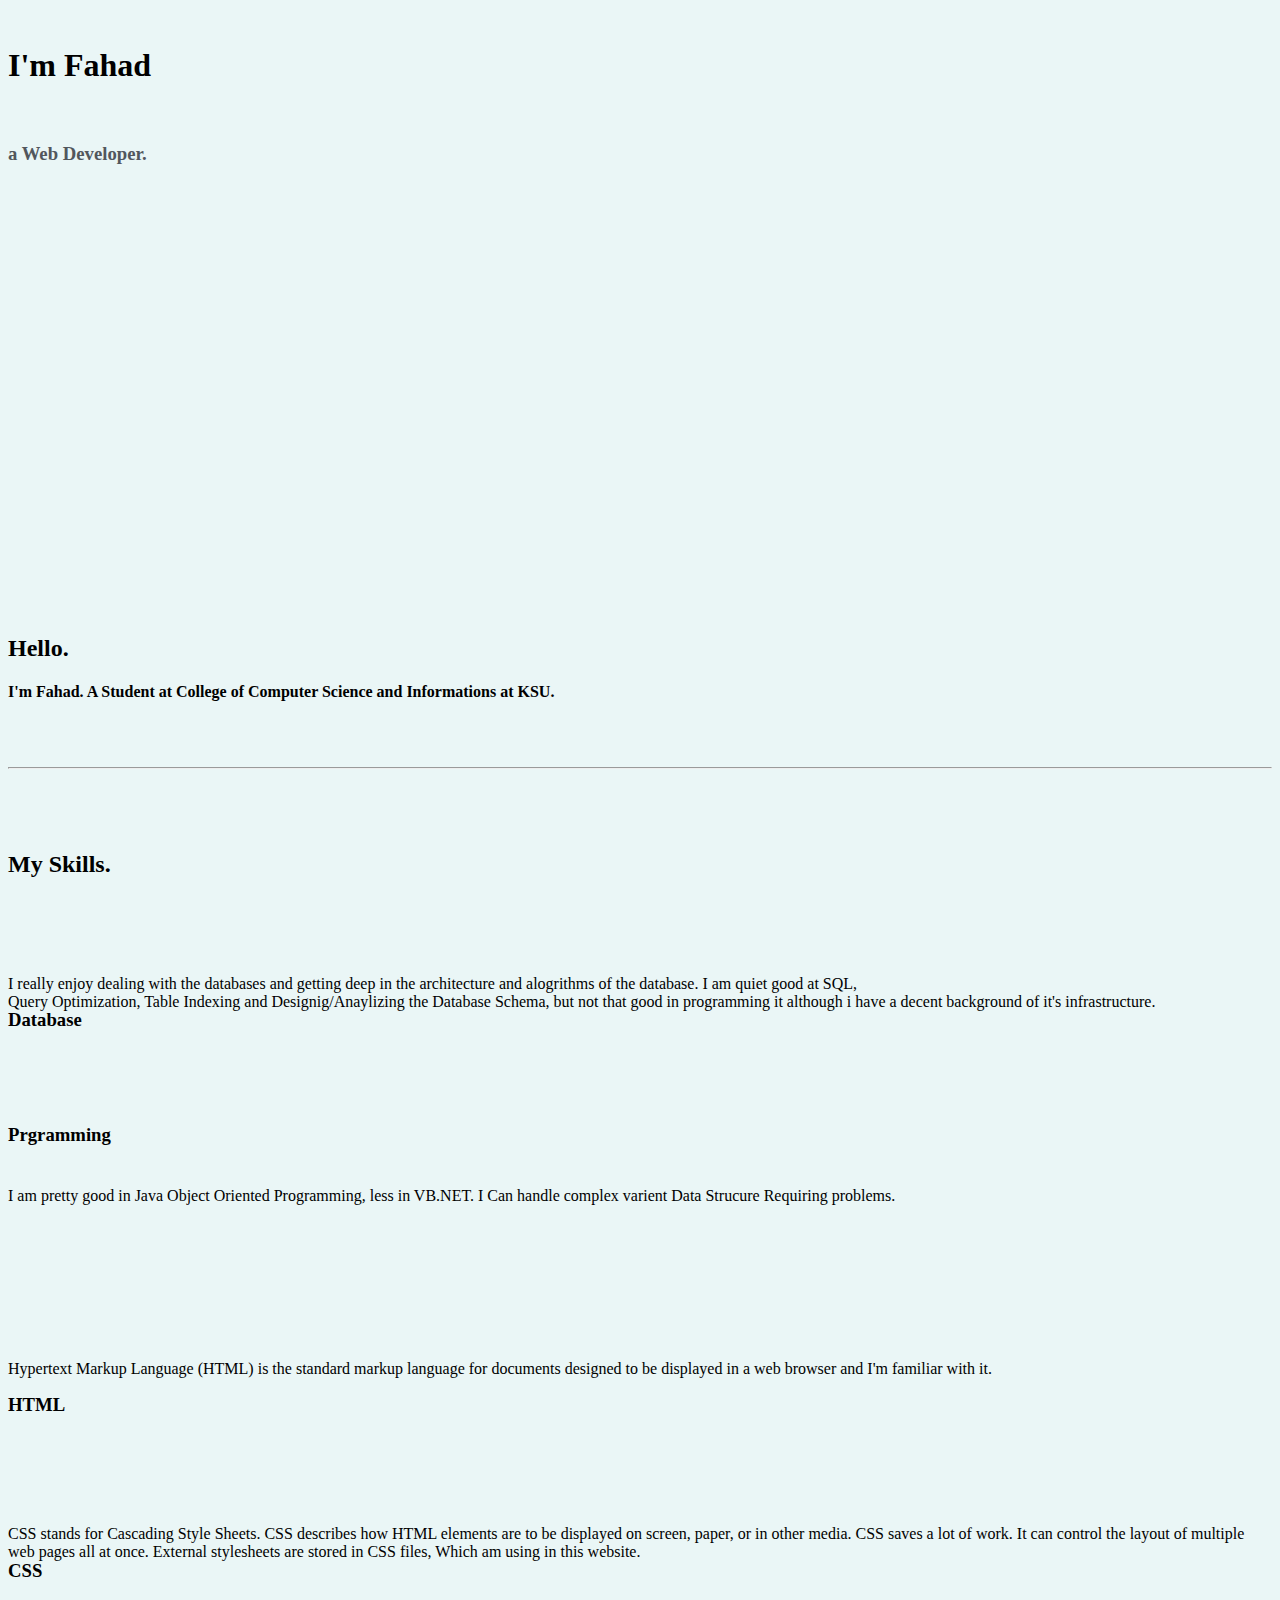
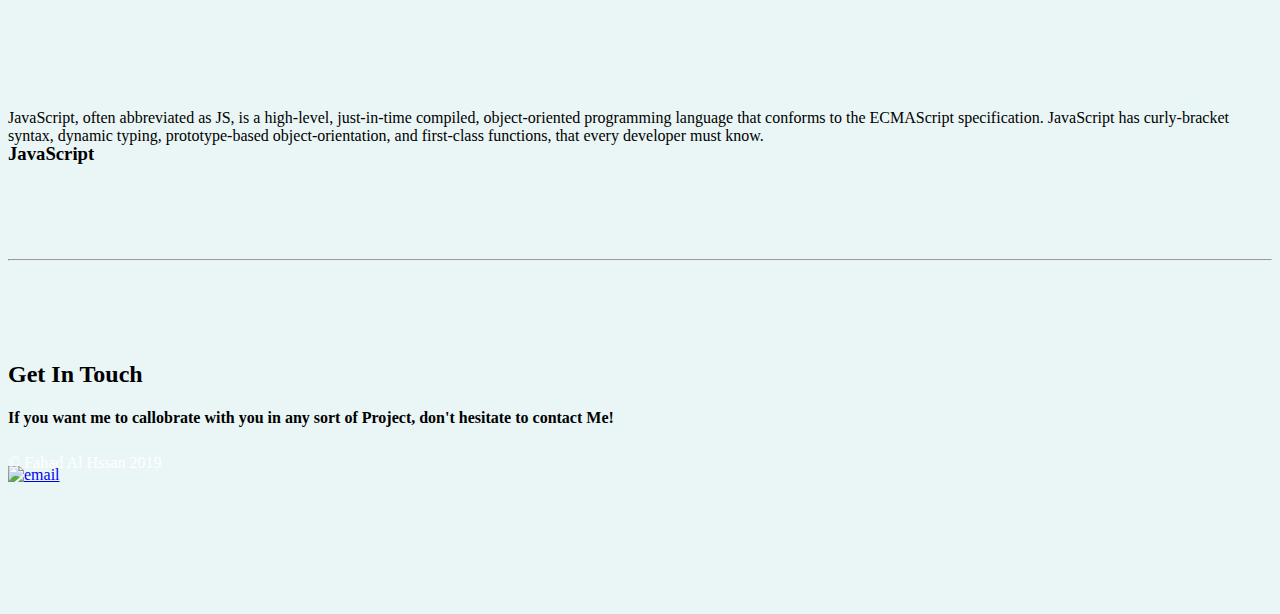
==== index.html @ caaa8439 "Add files via upload" ====
<!DOCTYPE html>
<html lang="en" dir="ltr">
  <head>
    <meta charset="utf-8">
    <title>Fahad Al Hssan</title>
    <link rel="stylesheet" href="CSS/styles.css">
    <link rel="icon" href="favicon.ico">
    <link href="https://fonts.googleapis.com/css?family=Merriweather|Montserrat|Sacramento&display=swap" rel="stylesheet">

  </head>
  <body style="background-color: #EAF6F6;" >

<div class="div0">
  <img class="cloudtop" src="images/cloud.png" alt="">
  <h1>I'm Fahad</h1>
  <br>
  <h3 style="  color: #52575d;">a Web Developer.</h3>


<img class="cloud" src="images/cloud.png" alt="">  <img class="mountain" src="images/mountain.png" alt="">
<br><br><br> <br><br><br><br><br><br><br><br><br><br><br><br><br>
</div>
<div class="middle-container">

  <div class="profile">
<br><br><br><br><br><br><br>

    <img src="images/me.png" class="me" alt="">

    <h2>Hello. </h2>
    <h4>I'm Fahad. A Student at College of Computer Science and Informations at KSU.</h4>

  </div>
  <br><br> <hr> <br><br><br>
  <div class="skills">
    <h2>My Skills.</h2>
    <div class="skill-row">

      <img class="database" style="background-color: #e08f62;" src="images/database.png" alt="">
      <h3 class="db" style="position: relative;
      top: 75px;">  Database</h3>


      <p class="databasep">  I really enjoy dealing with the databases and getting deep in the architecture and alogrithms of the database. I am quiet good at SQL,<br>
    Query Optimization, Table Indexing and Designig/Anaylizing the Database Schema, but not that good in programming it although i have a decent
    background of it's infrastructure.</p> <br><br><br>
    </div>
    <br><br><br><br>
    <div class="skill-row">
      <img class="code" src="images/code.png" alt="">

      <p class="databasep">  I am pretty good in Java Object Oriented Programming, less in VB.NET.
        I Can handle complex varient Data Strucure Requiring problems.</p>

      <h3 class="db" style="position: relative; bottom: 100px;">  Prgramming</h3>
      <br>
    </div>
    <div class="skill-row">

      <img class="database" style="background-color: #e08f62;" src="https://freeiconshop.com/wp-content/uploads/edd/html-flat-128x128.png" alt="">
      <h3 class="db" style="position: relative;
      top: 75px;">  HTML</h3>


      <p class="databasep">  Hypertext Markup Language (HTML) is the standard markup language for documents designed to be displayed in a web browser
      and I'm familiar with it.</p> <br><br><br>
    </div>

    <div class="skill-row">

      <img class="code" style="background-color: #e08f62;" src="https://freeiconshop.com/wp-content/uploads/edd/css-flat-128x128.png" alt="">
      <h3 class="db" style="position: relative;
      top: 75px;">  CSS</h3>


      <p class="databasep">  CSS stands for Cascading Style Sheets. CSS describes how HTML elements are to be displayed on screen, paper, or in other media. CSS saves a lot of work. It can control the layout of multiple web pages all at once. External stylesheets are stored in CSS files, Which am using in this website.</p> <br><br><br>
    </div>

    <div class="skill-row">

      <img class="database" style="size: 30%;" src="https://freeiconshop.com/wp-content/uploads/edd/js-flat-128x128.png" alt="">
      <h3 class="db" style="position: relative;
      top: 75px;">  JavaScript</h3>


      <p class="databasep">  JavaScript, often abbreviated as JS, is a high-level, just-in-time compiled, object-oriented programming language that conforms to the ECMAScript specification. JavaScript has curly-bracket syntax, dynamic typing, prototype-based object-orientation, and first-class functions, that every developer must know.</p> <br><br><br>
    </div>

  </div>
<br><br>
  <hr>
  <br><br><br><br>
  <div class="contact-me">
    <h2>Get In Touch</h2>

    <h4>If you want me to callobrate with you in any sort of Project, don't hesitate to contact Me!</h4>
    <br>
    <a class="btn" href="mailto:fahadmajedh@gmail.com"><img class="icons" src="https://freeiconshop.com/wp-content/uploads/edd/mail-open-flat-128x128.png" alt="email"></a>

    <br><br><br><br>
  </div>
</div>




<div class="bottom-container">
<p style="position:relative; bottom: 100px; color:white;">
  © Fahad Al Hssan 2019
</p>
  <a class="footer-link" href="https://www.linkedin.com/in/fahad-al-hssan-a817b4169/"><img class="icons" src="images/linkedin.png" alt=""></a>
  <a class="footer-link" href="https://twitter.com/"><img class="icons"  src="images/twitter.png" alt=""></a>
  <a class="footer-link" href="https://www.appbrewery.co/"><img class="icons" src="images/facebook.png" alt=""></a>

</div>




  </body>


</html>
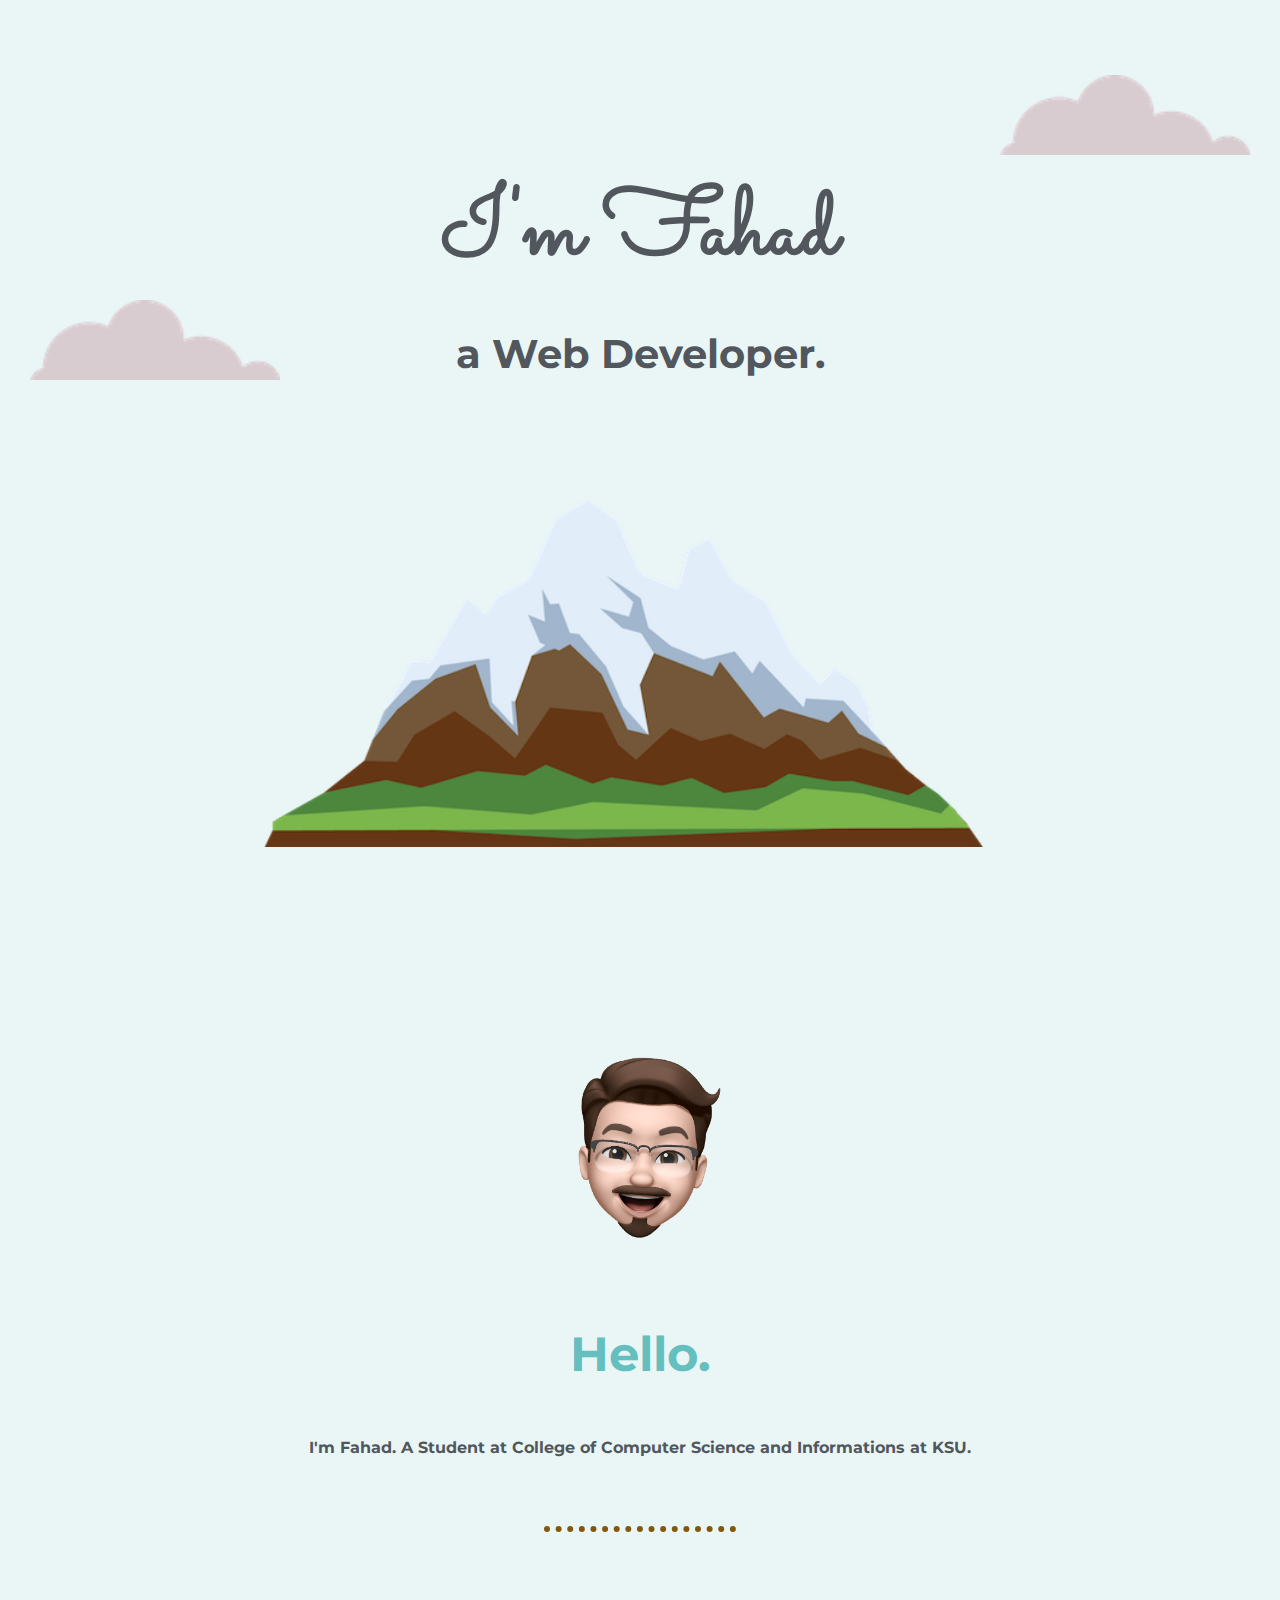
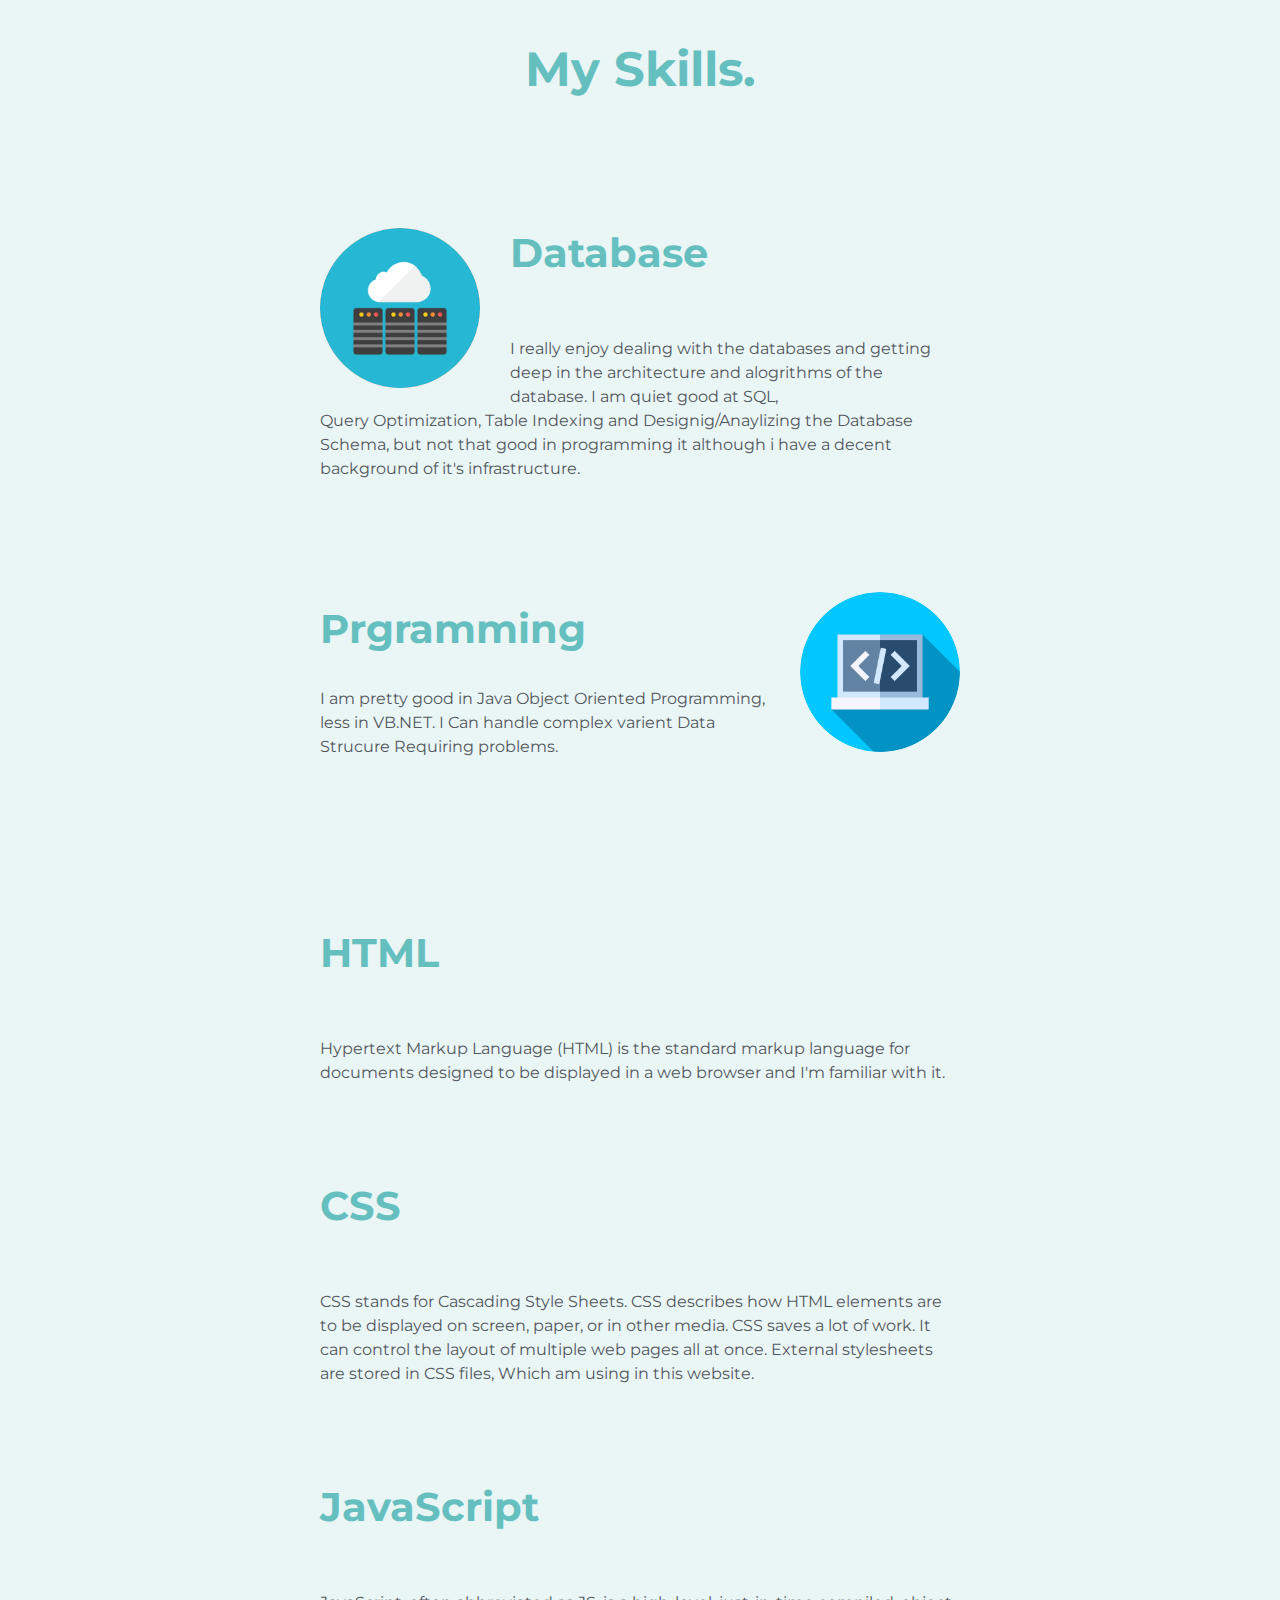
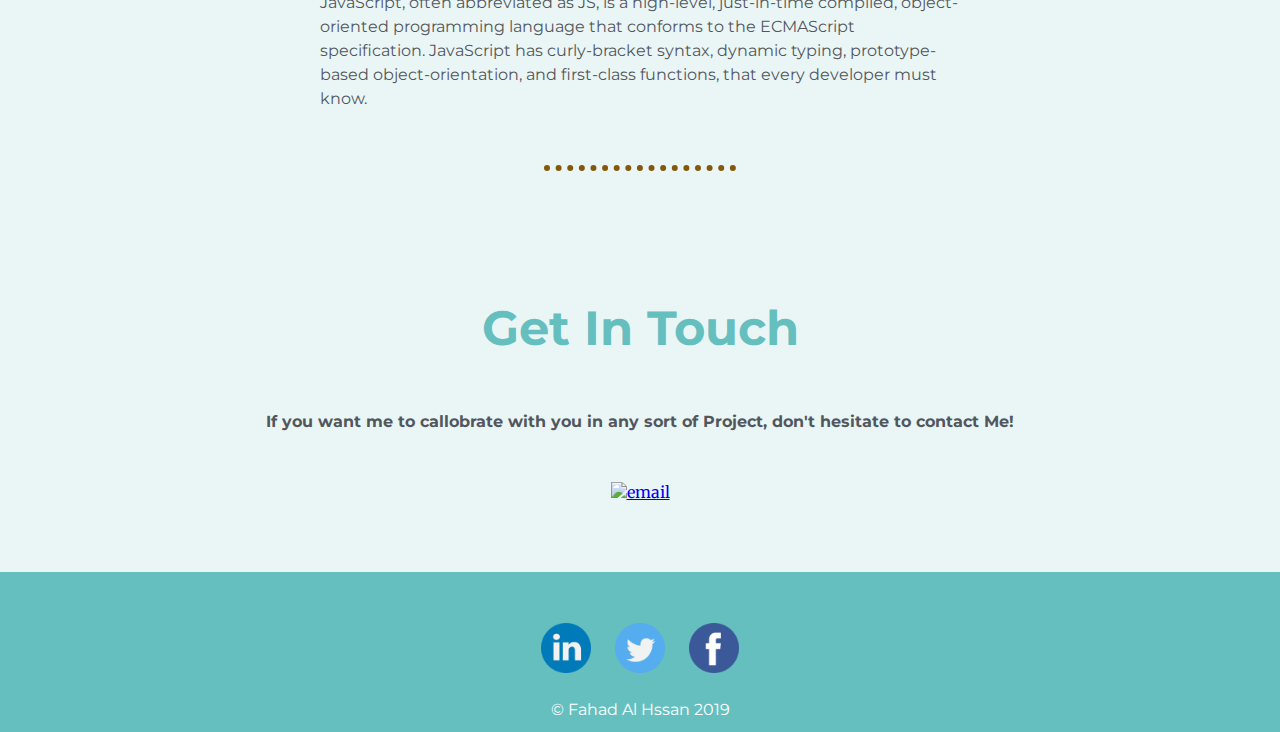
==== commit 798b406b: "Update index.html" ====
--- a/index.html
+++ b/index.html
@@ -18,7 +18,7 @@
 
 
 <img class="cloud" src="images/cloud.png" alt="">  <img class="mountain" src="images/mountain.png" alt="">
-<br><br><br> <br><br><br><br><br><br><br><br><br><br><br><br><br>
+<br><br><br> 
 </div>
 <div class="middle-container">
 
--- a/CSS/styles.css
+++ b/CSS/styles.css
@@ -0,0 +1,173 @@
+.div0 {
+
+
+  text-align: center;
+background-color: #EAF6F6;
+margin: 0;
+
+}
+
+hr {
+  align-self: auto;
+  width: 15%;
+
+  border-style: none;
+  border-width: 6px;
+
+  border-color: #83580b;
+  background-color: #EAF6F6;
+  border-top-style: dotted;
+  text-align: left;
+}
+
+.icons {
+  width: 4%;
+  margin: 10px;
+}
+
+.code {
+
+  border-radius: 50%;
+
+  width: 25%;
+  float: right;
+    margin-left: 30px;
+}
+
+.databasep {
+  position: relative;
+  bottom: 75px;
+  text-align: left;
+  color: #52575d;
+
+
+}
+.prgp {
+
+  text-align: left;
+    color: #52575d;
+}
+.prg {
+position: relative;
+  bottom: 75px;
+  text-align: left;
+font-size: 600%;
+
+
+}
+
+.aljded {
+  position: relative;
+  bottom: 250px;
+}
+
+.database {
+  background-color: #e08f62;
+  border-radius: 50%;
+  position: relative;
+  top: 75px;
+    width: 25%;
+    float: left;
+    margin-right: 30px;
+
+}
+
+.skill-row {
+  width: 50%;
+  margin: 25px auto 25px auto;
+  text-align: left;
+  background-color: #EAF6F6;
+}
+
+.me {
+  width: 250px;
+}
+.mountain {
+  
+
+   padding-right:  35px;
+  width: 720px;
+
+
+}
+
+.cloud {
+  position: absolute;
+
+  right: 1000px;
+  top: 300px;
+  width: 250px;
+  text-align: center;
+}
+.footer-link {
+  position: relative;
+  bottom: 30px;
+}
+
+.cloudtop {
+  position: absolute;
+  left: 1000px;
+  top: 75px;
+  width: 250px;
+  text-align: center;
+}
+
+.bottom-container {
+  background-color: #66BFBF;
+  margin: 0;
+  padding: 15px;
+
+}
+
+.middle-container {
+background-color: #EAF6F6;
+}
+
+h1 {
+position: relative;
+top: 100px;
+  text-align: center;
+  font-family:"Sacramento" ,cursive;
+  font-size: 600%;
+
+  color: #52575d;
+
+
+
+}
+
+h2 {
+  font-family: "Montserrat",sans-serif;
+  font-size: 300%;
+  color: #66BFBF;
+  padding-bottom: 15px;
+}
+h3 {
+  font-family: "Montserrat",sans-serif;
+  font-size: 250%;
+  color: #66BFBF;
+}
+
+p {
+  text-align: center;
+
+  position: relative;
+  top: 95px;
+  line-height: 1.5;
+  font-family: "Montserrat",sans-serif;
+    color: #52575d;
+}
+h4 {
+  font-family: "Montserrat",sans-serif;
+    color: #52575d;
+}
+body {
+  text-align: center;
+  font-family: "Merriweather", serif;
+
+
+  margin:0;
+
+
+
+}
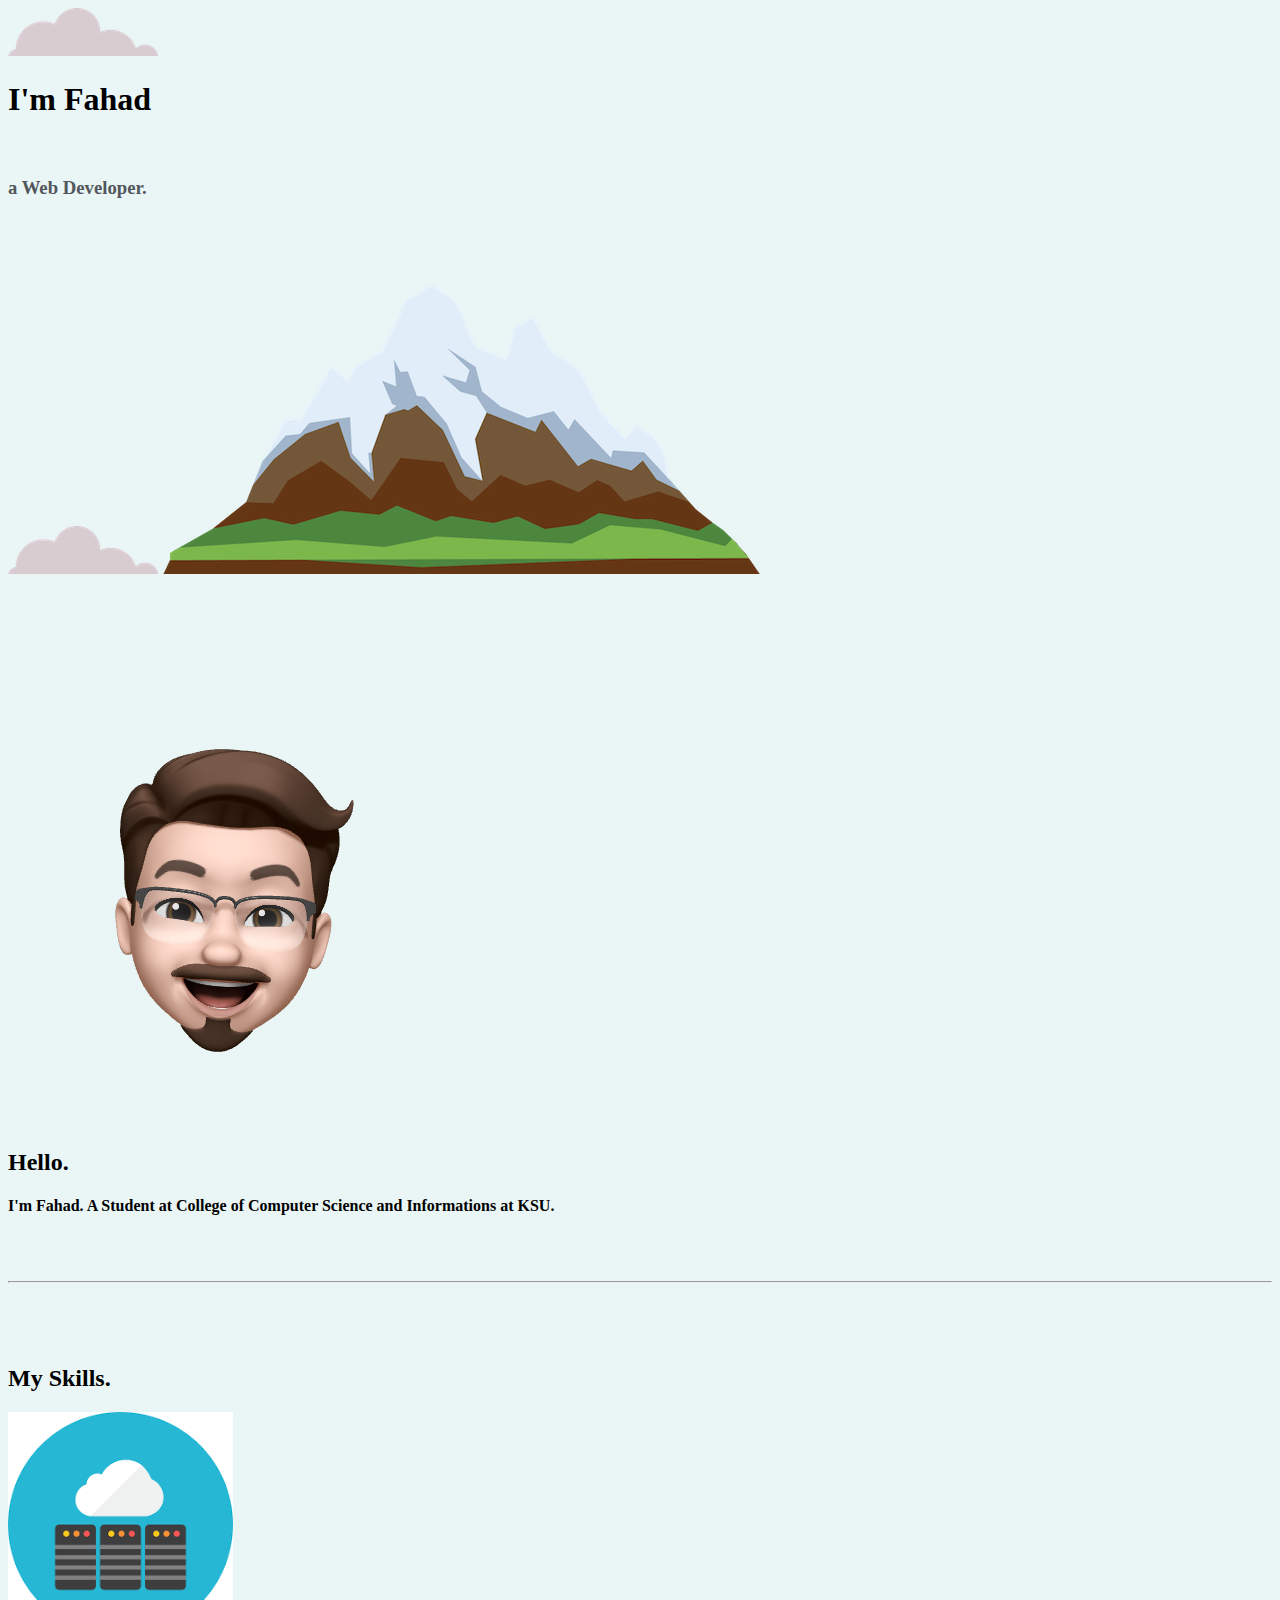
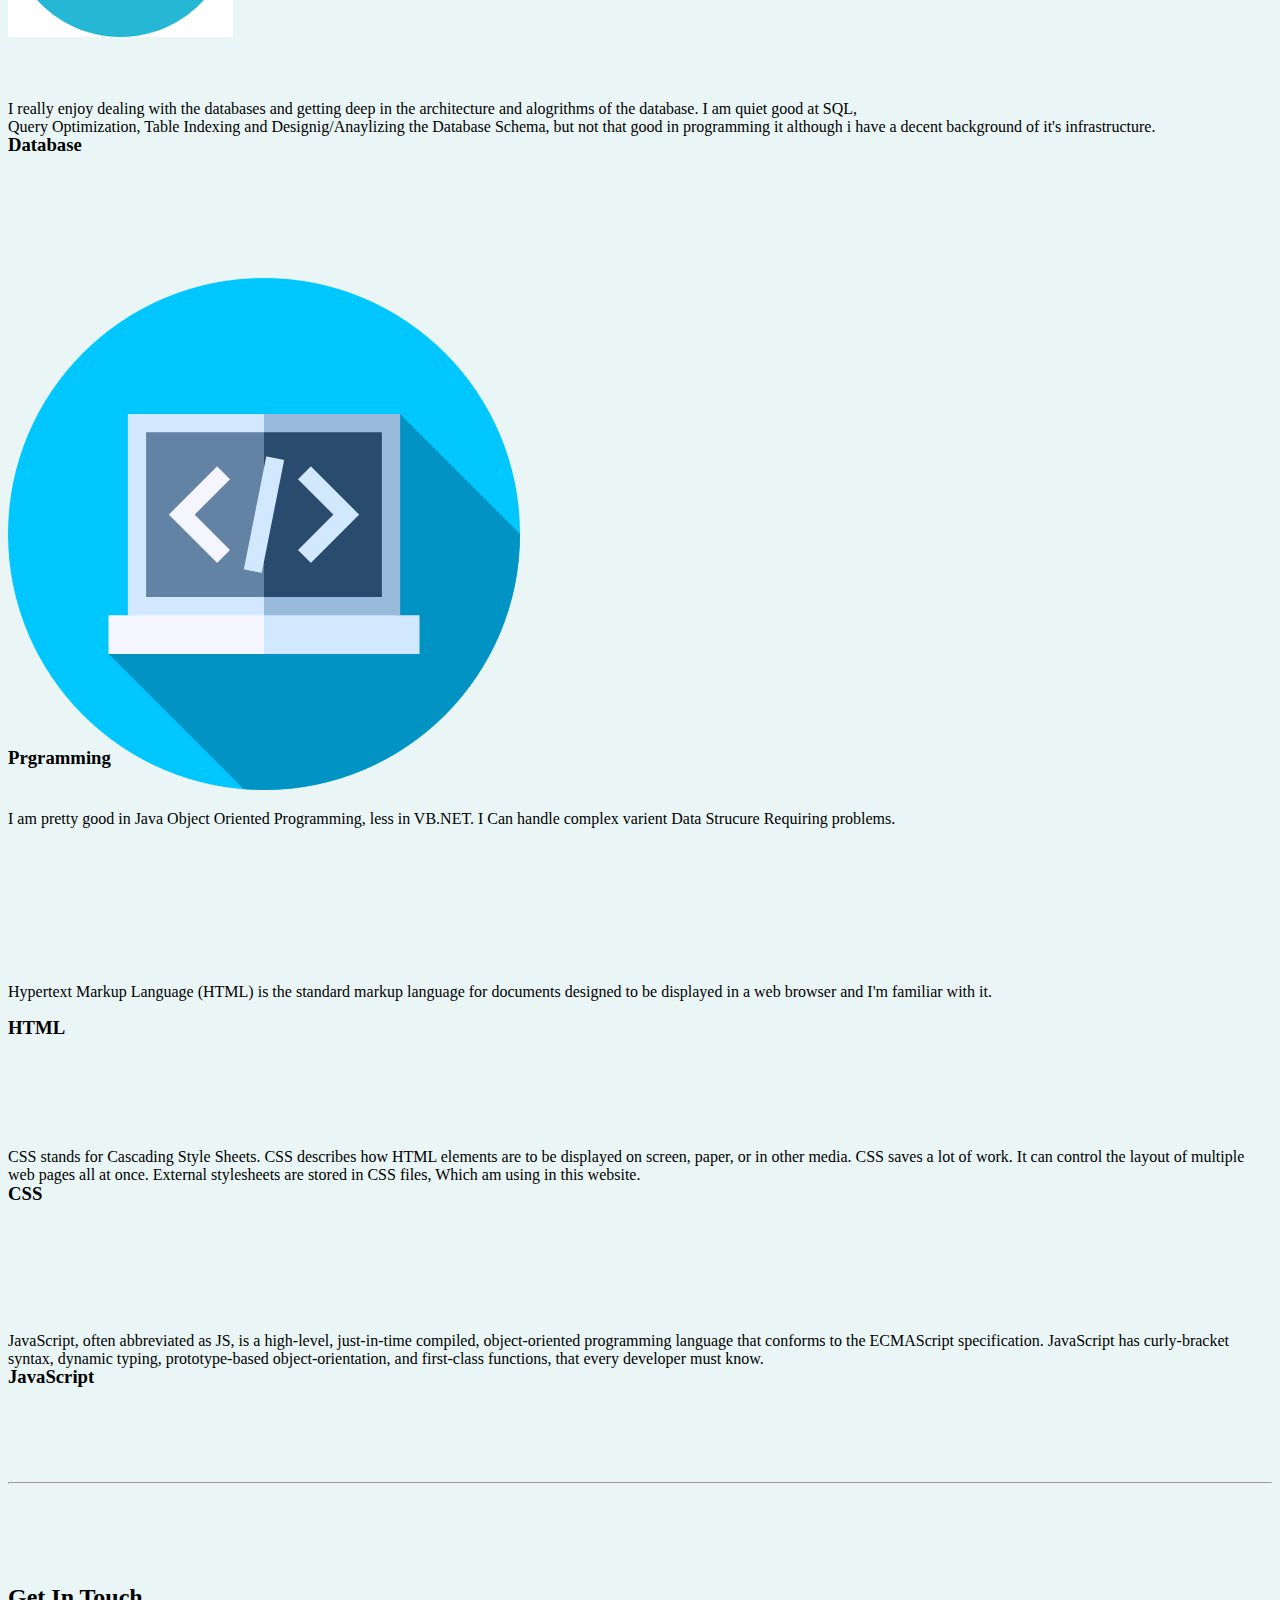
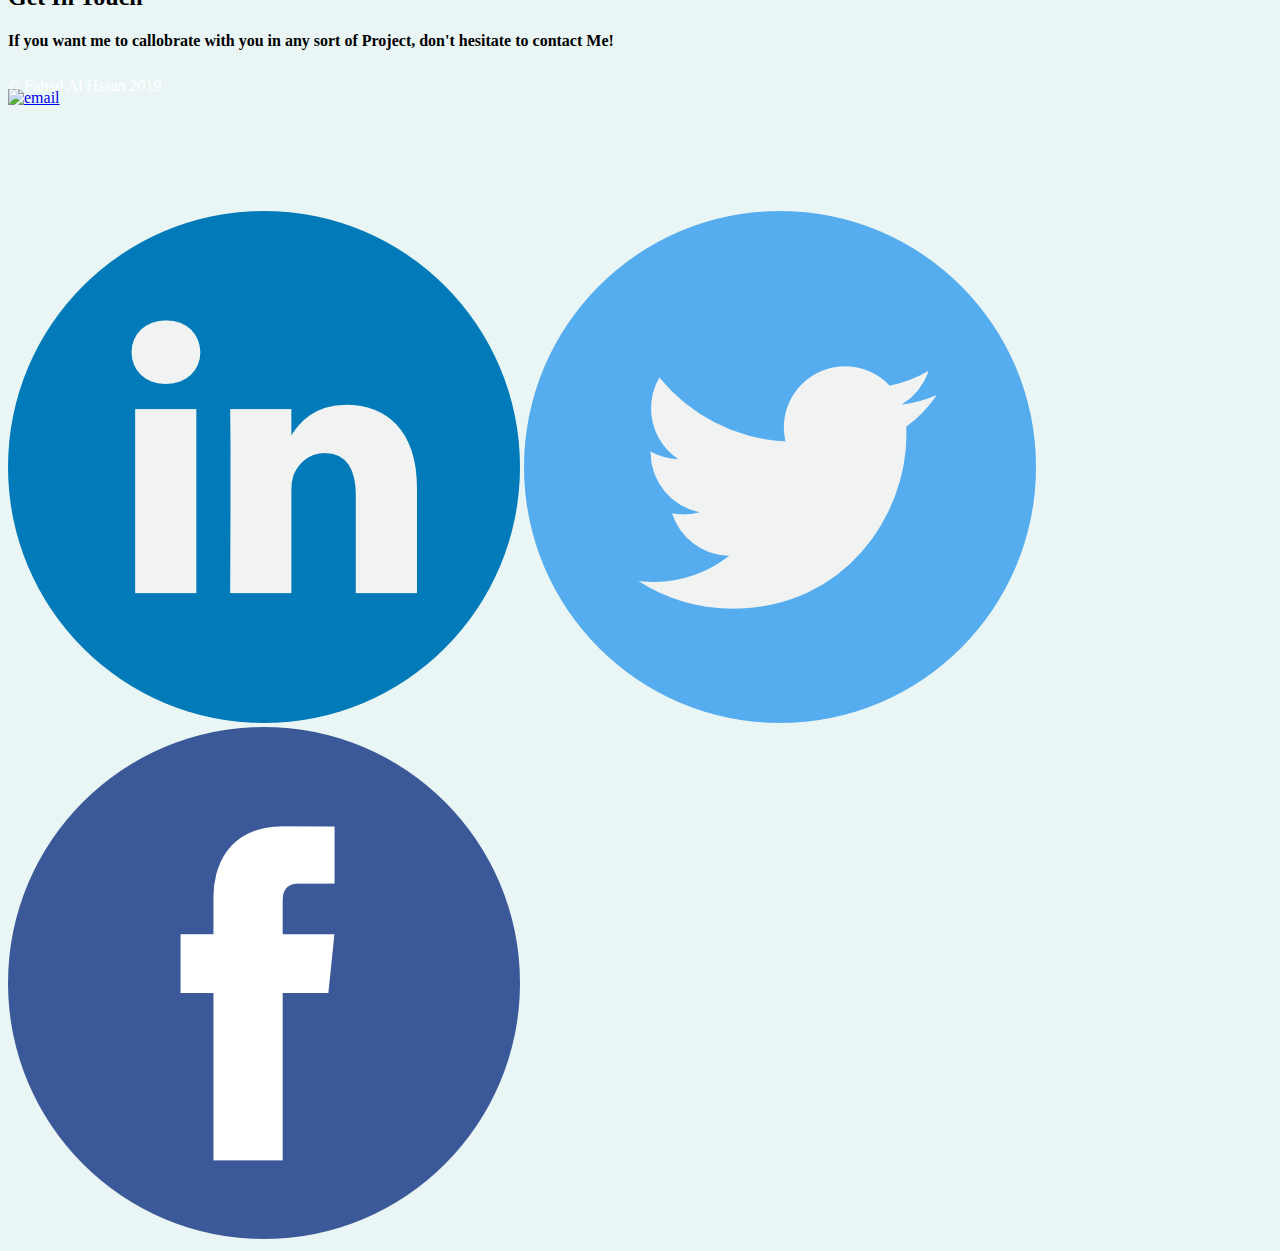
==== commit 1e310de5: "Add files via upload" ====
--- a/index.html
+++ b/index.html
@@ -18,7 +18,6 @@
 
 
 <img class="cloud" src="images/cloud.png" alt="">  <img class="mountain" src="images/mountain.png" alt="">
-<br><br><br> 
 </div>
 <div class="middle-container">
 
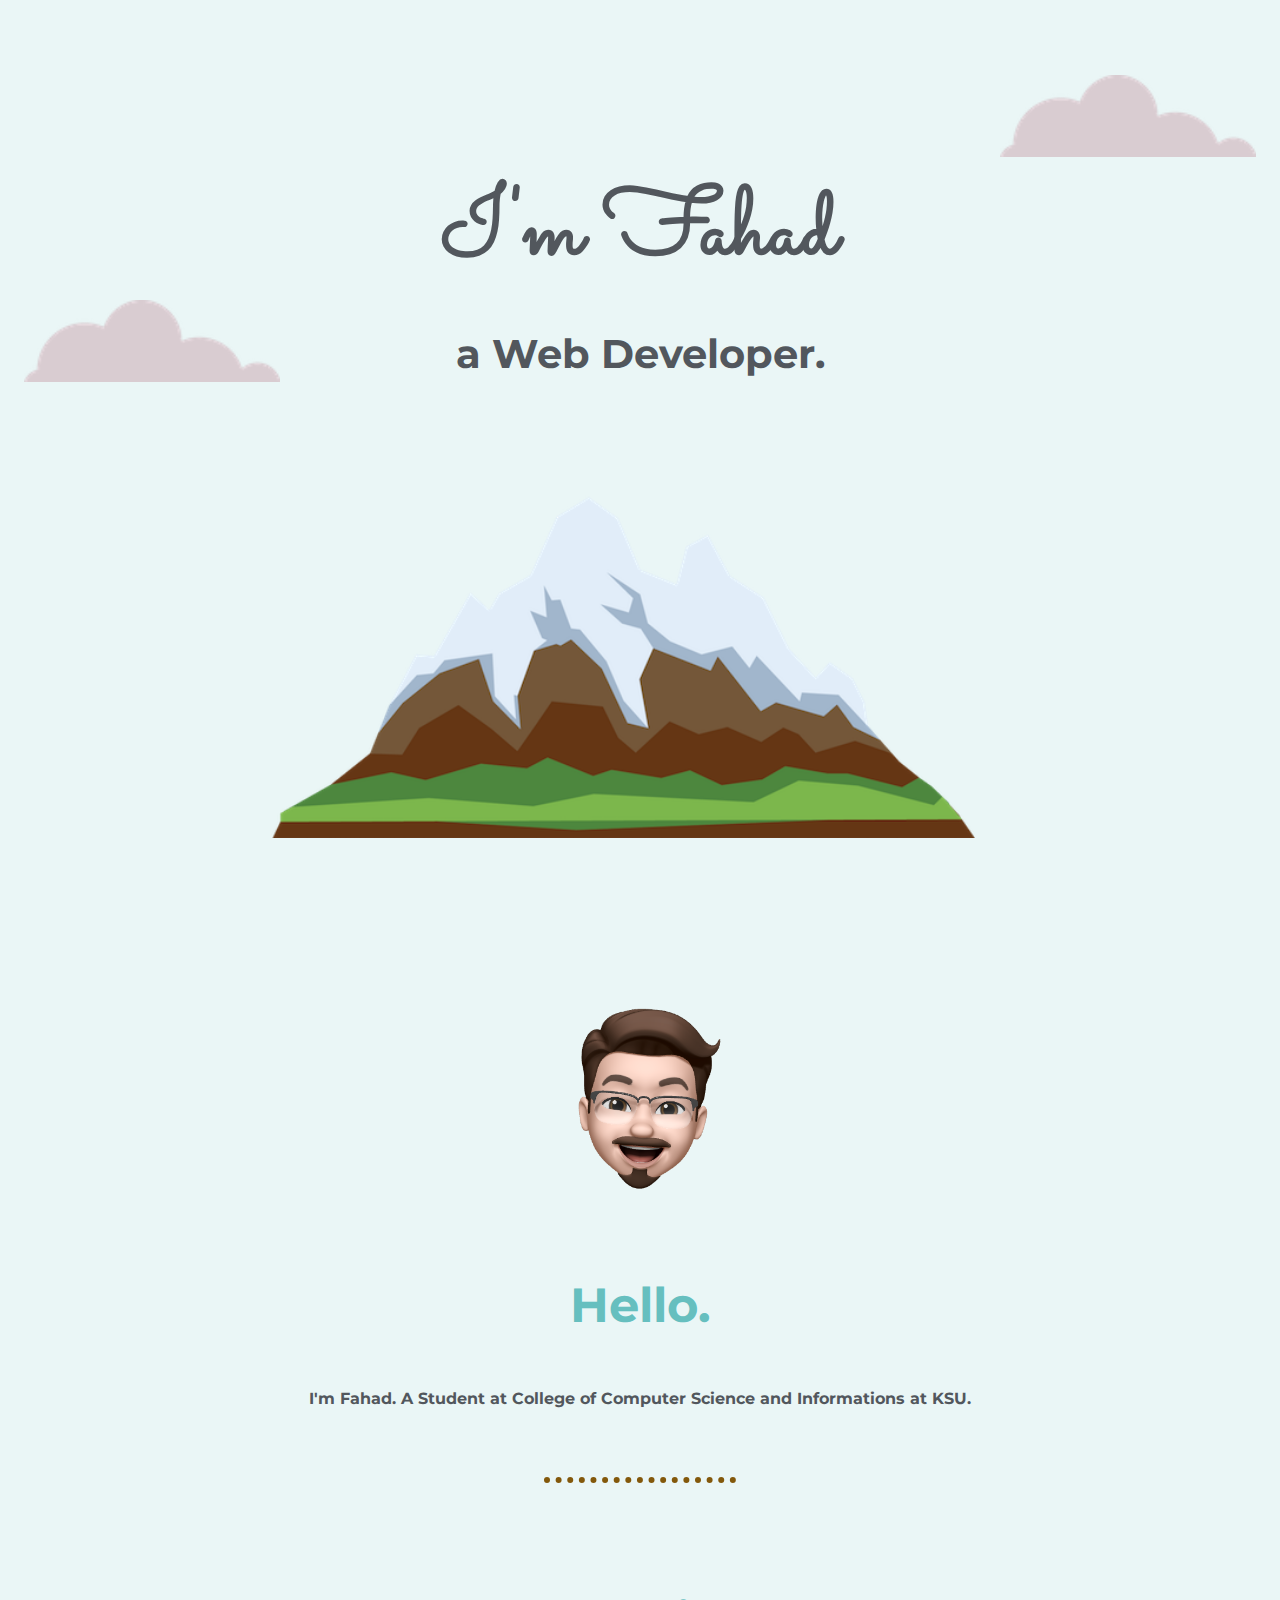
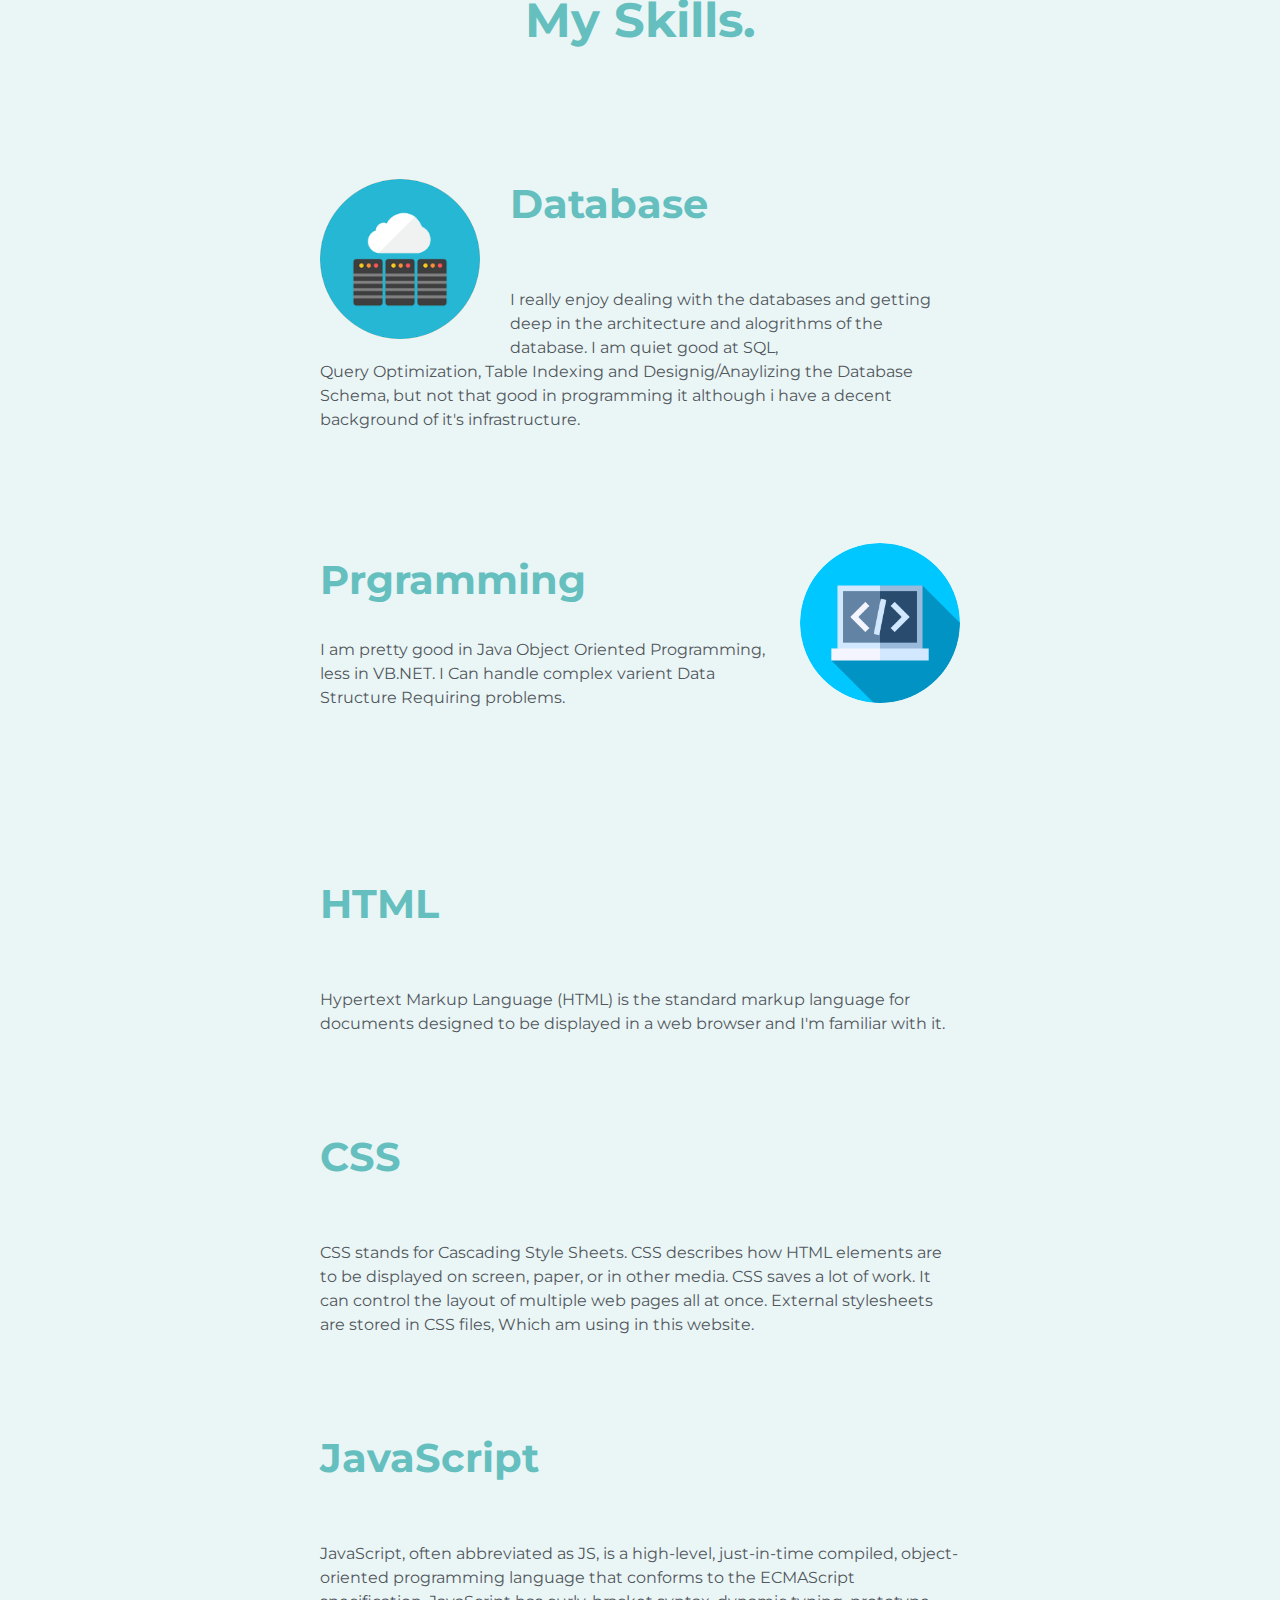
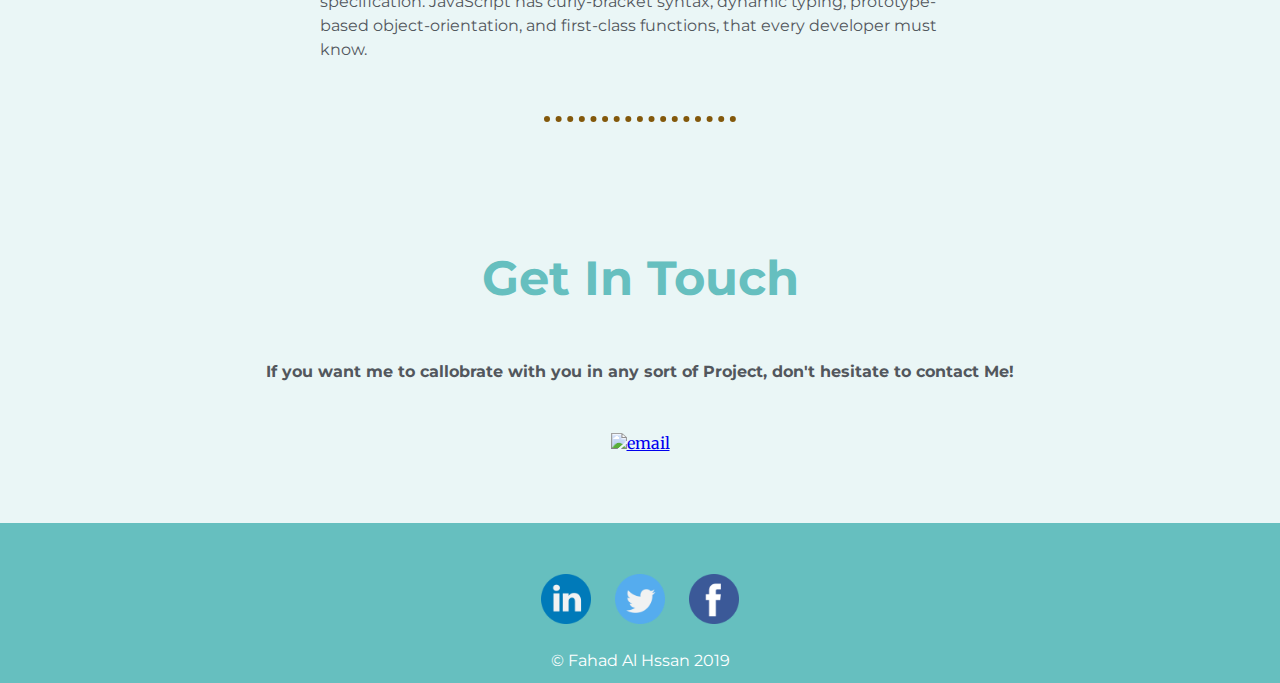
==== commit cd3c3d76: "Update index.html" ====
--- a/index.html
+++ b/index.html
@@ -49,7 +49,7 @@
       <img class="code" src="images/code.png" alt="">
 
       <p class="databasep">  I am pretty good in Java Object Oriented Programming, less in VB.NET.
-        I Can handle complex varient Data Strucure Requiring problems.</p>
+        I Can handle complex varient Data Structure Requiring problems.</p>
 
       <h3 class="db" style="position: relative; bottom: 100px;">  Prgramming</h3>
       <br>
--- a/CSS/styles.css
+++ b/CSS/styles.css
@@ -0,0 +1,174 @@
+.div0 {
+
+
+  text-align: center;
+background-color: #EAF6F6;
+margin: 0;
+
+}
+
+hr {
+  align-self: auto;
+  width: 15%;
+
+  border-style: none;
+  border-width: 6px;
+
+  border-color: #83580b;
+  background-color: #EAF6F6;
+  border-top-style: dotted;
+  text-align: left;
+}
+
+.icons {
+  width: 4%;
+  margin: 10px;
+}
+
+.code {
+
+  border-radius: 50%;
+
+  width: 25%;
+  float: right;
+    margin-left: 30px;
+}
+
+.databasep {
+  position: relative;
+  bottom: 75px;
+  text-align: left;
+  color: #52575d;
+
+
+}
+.prgp {
+
+  text-align: left;
+    color: #52575d;
+}
+.prg {
+position: relative;
+  bottom: 75px;
+  text-align: left;
+font-size: 600%;
+
+
+}
+
+.aljded {
+  position: relative;
+  bottom: 250px;
+}
+
+.database {
+  background-color: #e08f62;
+  border-radius: 50%;
+  position: relative;
+  top: 75px;
+    width: 25%;
+    float: left;
+    margin-right: 30px;
+
+}
+
+.skill-row {
+  width: 50%;
+  margin: 25px auto 25px auto;
+  text-align: left;
+  background-color: #EAF6F6;
+}
+
+.me {
+  width: 250px;
+}
+.mountain {
+
+
+   padding-right:  35px;
+  width: 55%;
+  margin: 0;
+
+
+}
+
+.cloud {
+  position: absolute;
+
+  right: 1000px;
+  top: 300px;
+  width: 20%;
+  text-align: center;
+}
+.footer-link {
+  position: relative;
+  bottom: 30px;
+}
+
+.cloudtop {
+  position: absolute;
+  left: 1000px;
+  top: 75px;
+  width: 20%;
+  text-align: center;
+}
+
+.bottom-container {
+  background-color: #66BFBF;
+  margin: 0;
+  padding: 15px;
+
+}
+
+.middle-container {
+background-color: #EAF6F6;
+}
+
+h1 {
+position: relative;
+top: 100px;
+  text-align: center;
+  font-family:"Sacramento" ,cursive;
+  font-size: 600%;
+
+  color: #52575d;
+
+
+
+}
+
+h2 {
+  font-family: "Montserrat",sans-serif;
+  font-size: 300%;
+  color: #66BFBF;
+  padding-bottom: 15px;
+}
+h3 {
+  font-family: "Montserrat",sans-serif;
+  font-size: 250%;
+  color: #66BFBF;
+}
+
+p {
+  text-align: center;
+
+  position: relative;
+  top: 95px;
+  line-height: 1.5;
+  font-family: "Montserrat",sans-serif;
+    color: #52575d;
+}
+h4 {
+  font-family: "Montserrat",sans-serif;
+    color: #52575d;
+}
+body {
+  text-align: center;
+  font-family: "Merriweather", serif;
+
+
+  margin:0;
+
+
+
+}
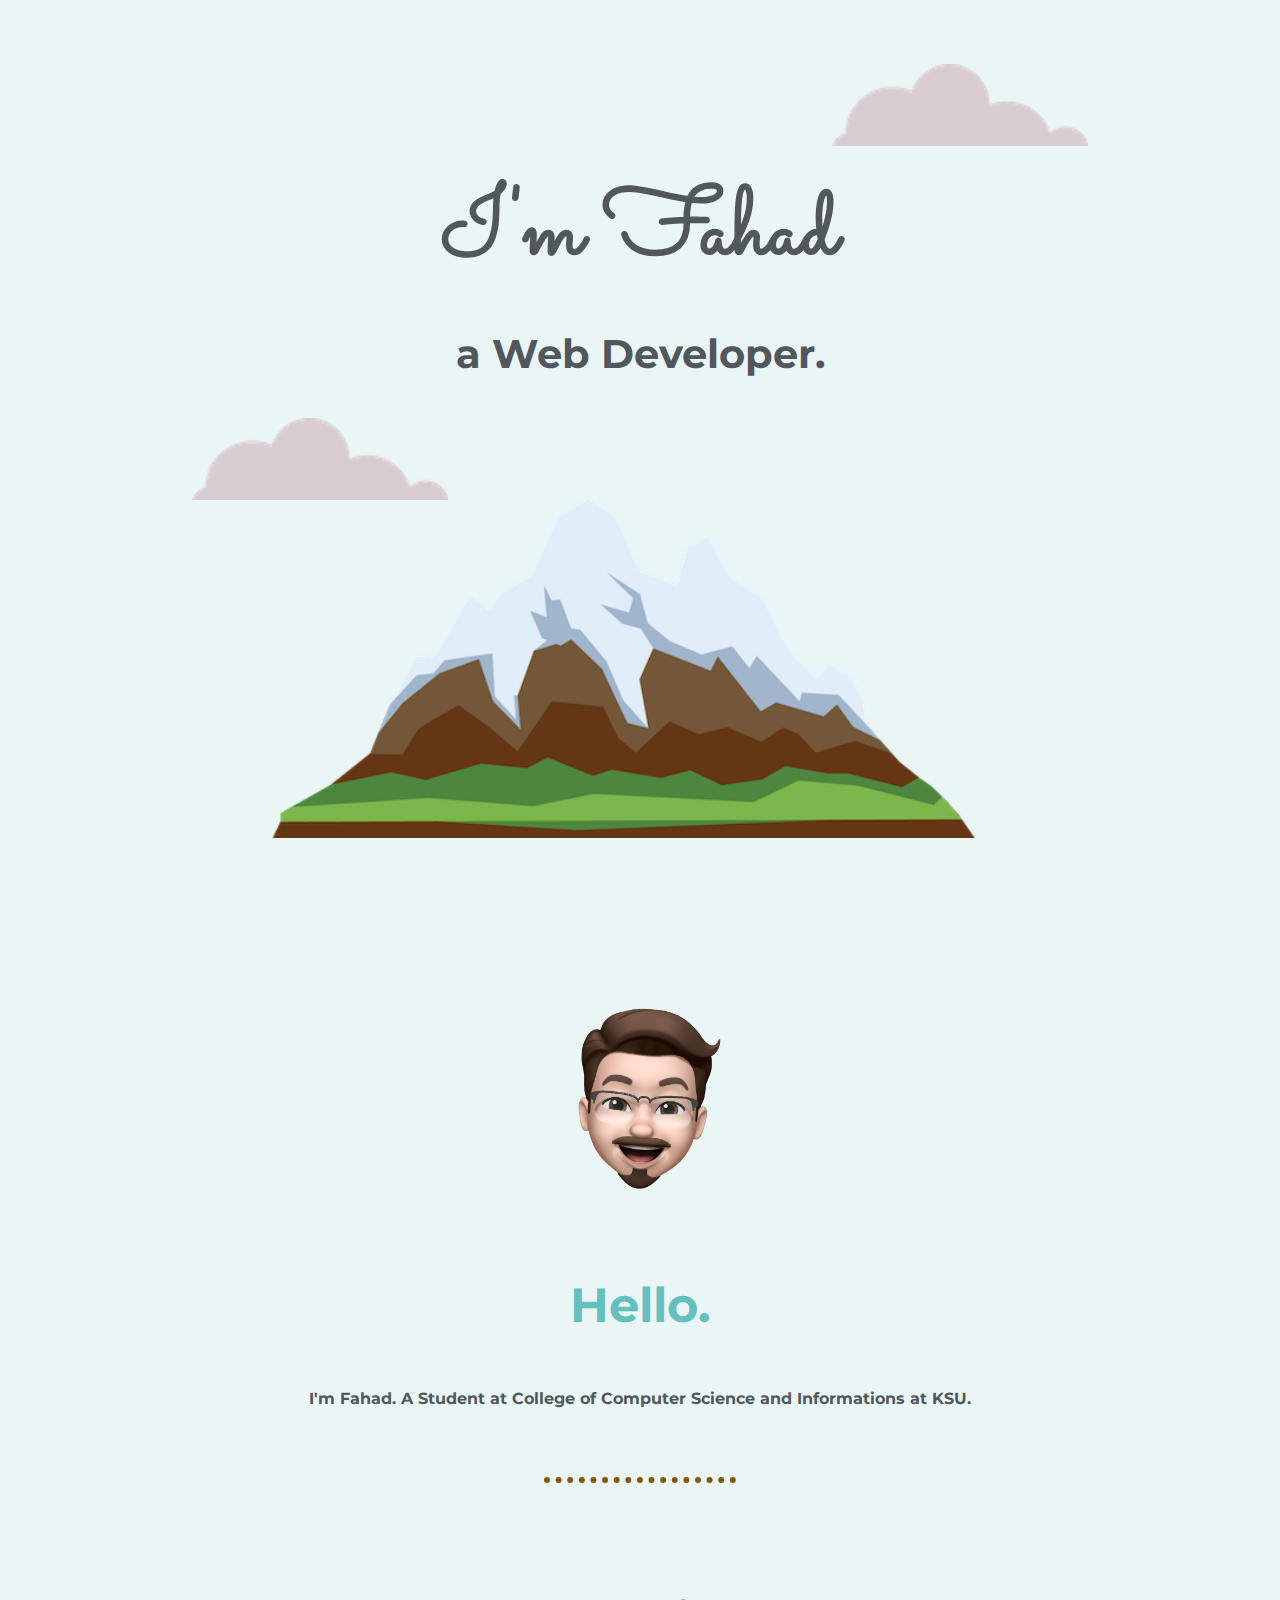
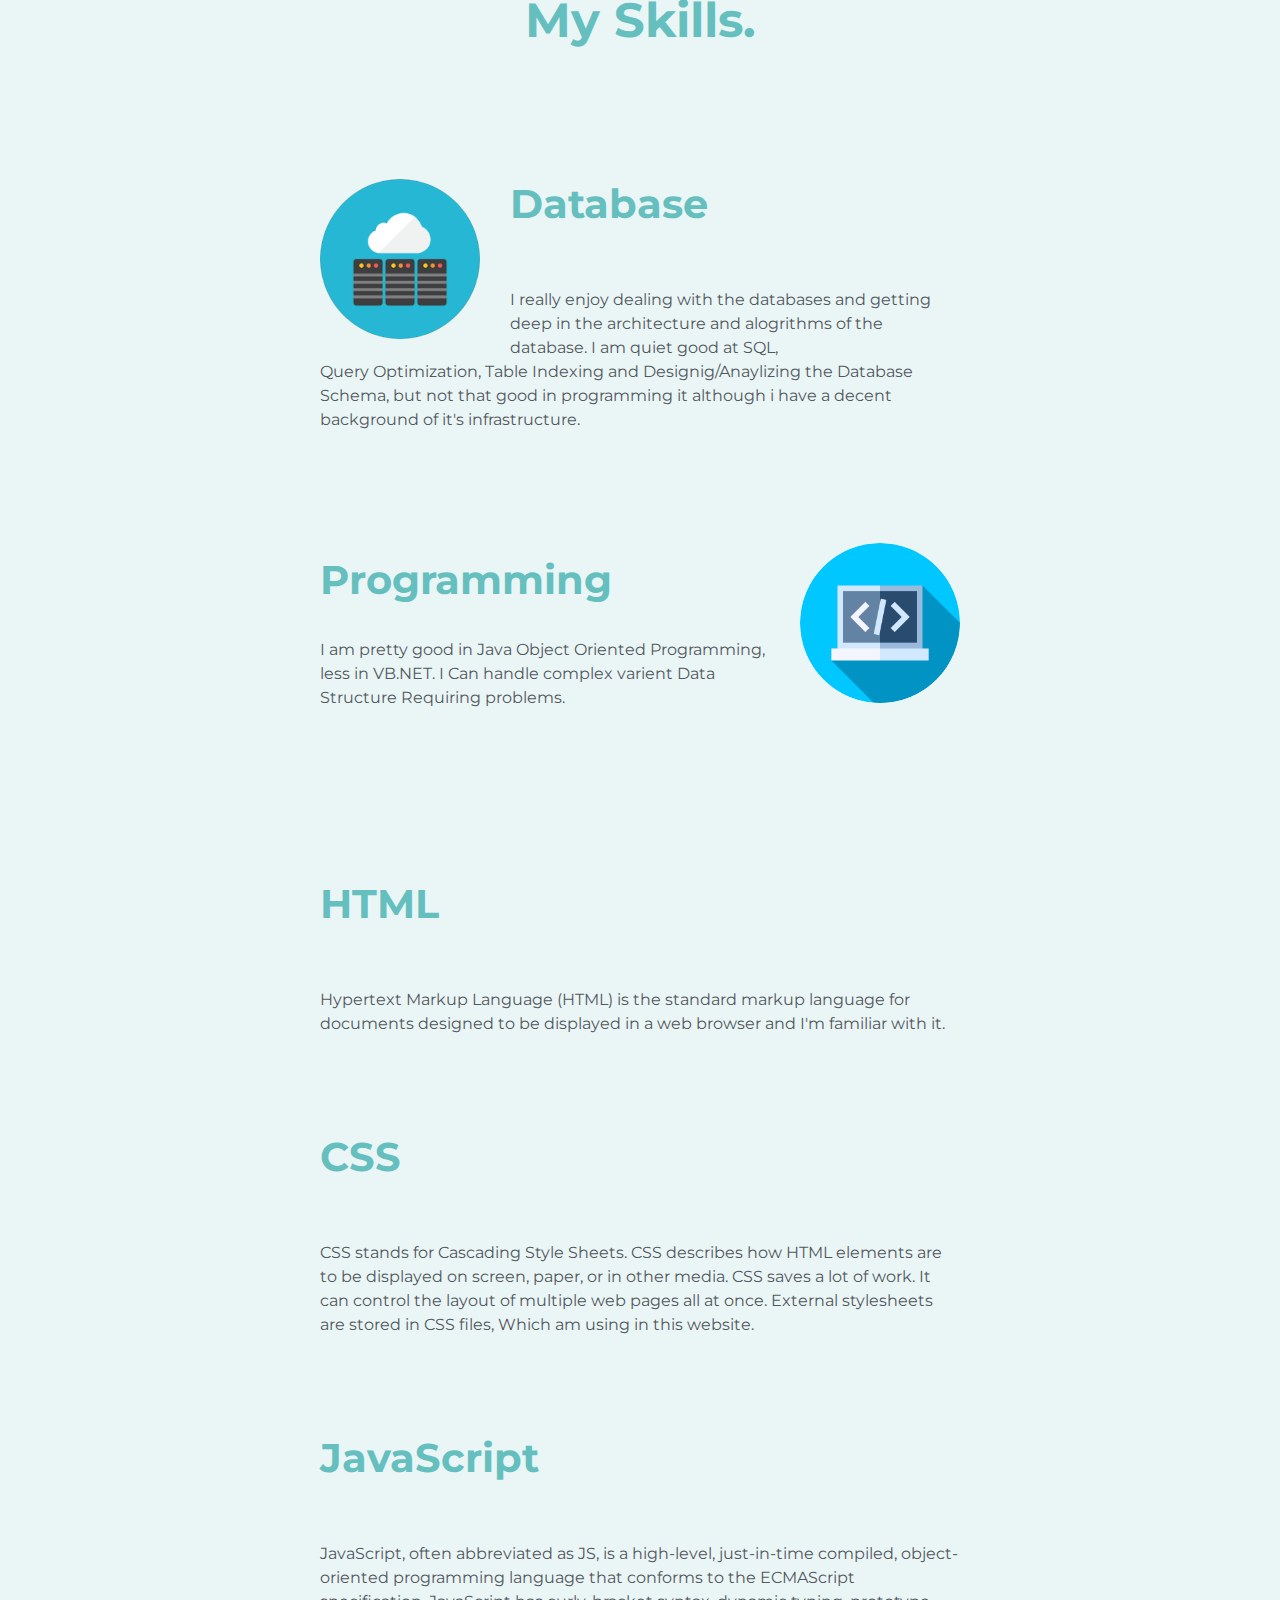
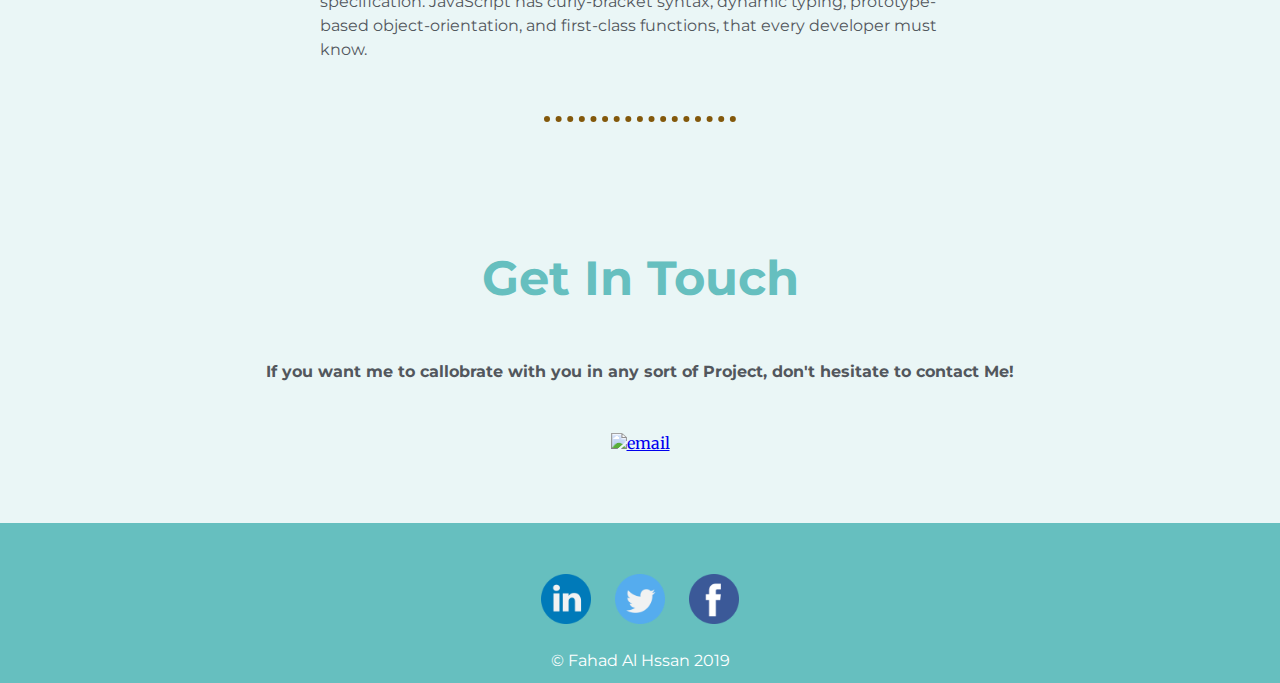
==== commit 7d08f790: "Update index.html" ====
--- a/index.html
+++ b/index.html
@@ -51,7 +51,7 @@
       <p class="databasep">  I am pretty good in Java Object Oriented Programming, less in VB.NET.
         I Can handle complex varient Data Structure Requiring problems.</p>
 
-      <h3 class="db" style="position: relative; bottom: 100px;">  Prgramming</h3>
+      <h3 class="db" style="position: relative; bottom: 100px;">  Programming</h3>
       <br>
     </div>
     <div class="skill-row">
@@ -67,17 +67,17 @@
 
     <div class="skill-row">
 
-      <img class="code" style="background-color: #e08f62;" src="https://freeiconshop.com/wp-content/uploads/edd/css-flat-128x128.png" alt="">
+      <img class="database" style="background-color: #e08f62; float: right;" src="https://freeiconshop.com/wp-content/uploads/edd/css-flat-128x128.png" alt="">
       <h3 class="db" style="position: relative;
       top: 75px;">  CSS</h3>
 
 
       <p class="databasep">  CSS stands for Cascading Style Sheets. CSS describes how HTML elements are to be displayed on screen, paper, or in other media. CSS saves a lot of work. It can control the layout of multiple web pages all at once. External stylesheets are stored in CSS files, Which am using in this website.</p> <br><br><br>
-    </div>
+  </div>
 
     <div class="skill-row">
 
-      <img class="database" style="size: 30%;" src="https://freeiconshop.com/wp-content/uploads/edd/js-flat-128x128.png" alt="">
+      <img class="database" style="size: 30%; position: relative; bottom: 50px;" src="https://freeiconshop.com/wp-content/uploads/edd/js-flat-128x128.png" alt="">
       <h3 class="db" style="position: relative;
       top: 75px;">  JavaScript</h3>
 
--- a/CSS/styles.css
+++ b/CSS/styles.css
@@ -39,6 +39,7 @@
   bottom: 75px;
   text-align: left;
   color: #52575d;
+
 
 
 }
@@ -94,9 +95,8 @@
 
 .cloud {
   position: absolute;
+left: 15%;
 
-  right: 1000px;
-  top: 300px;
   width: 20%;
   text-align: center;
 }
@@ -107,8 +107,7 @@
 
 .cloudtop {
   position: absolute;
-  left: 1000px;
-  top: 75px;
+right: 15%;
   width: 20%;
   text-align: center;
 }
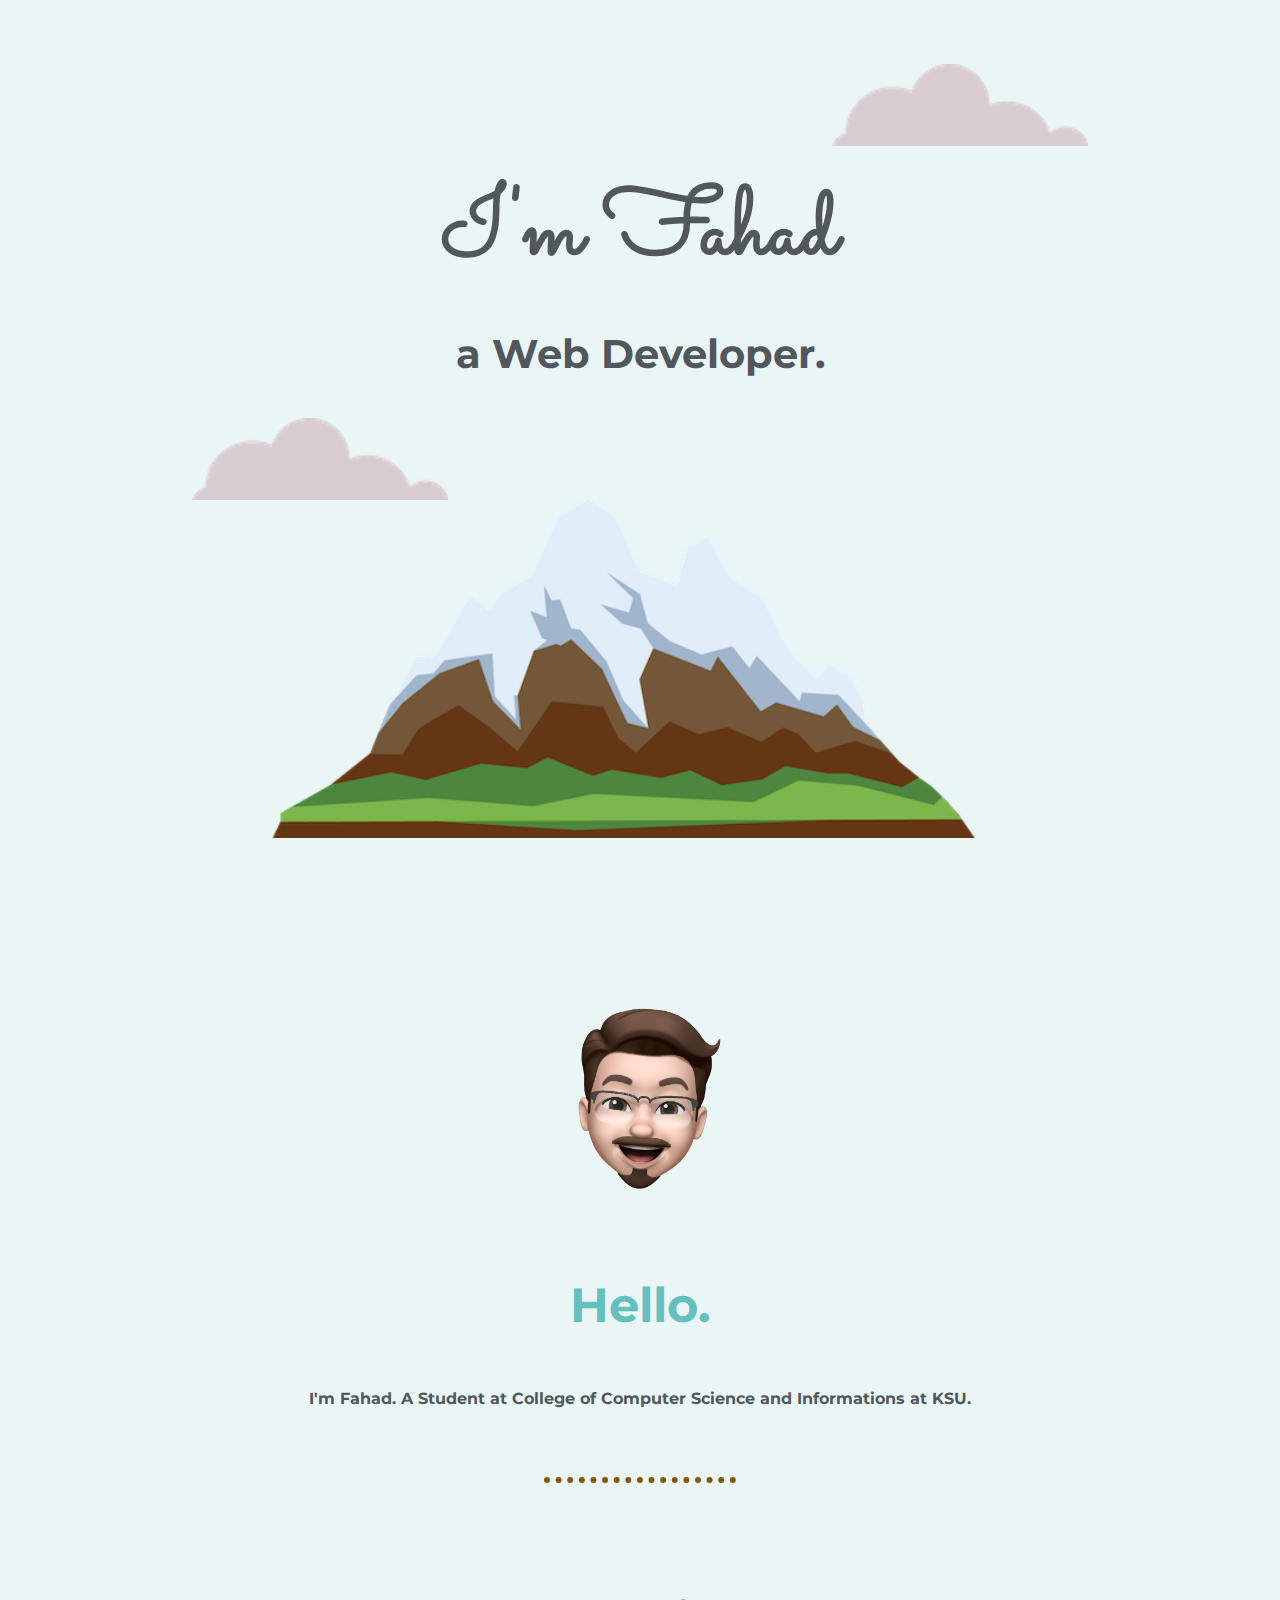
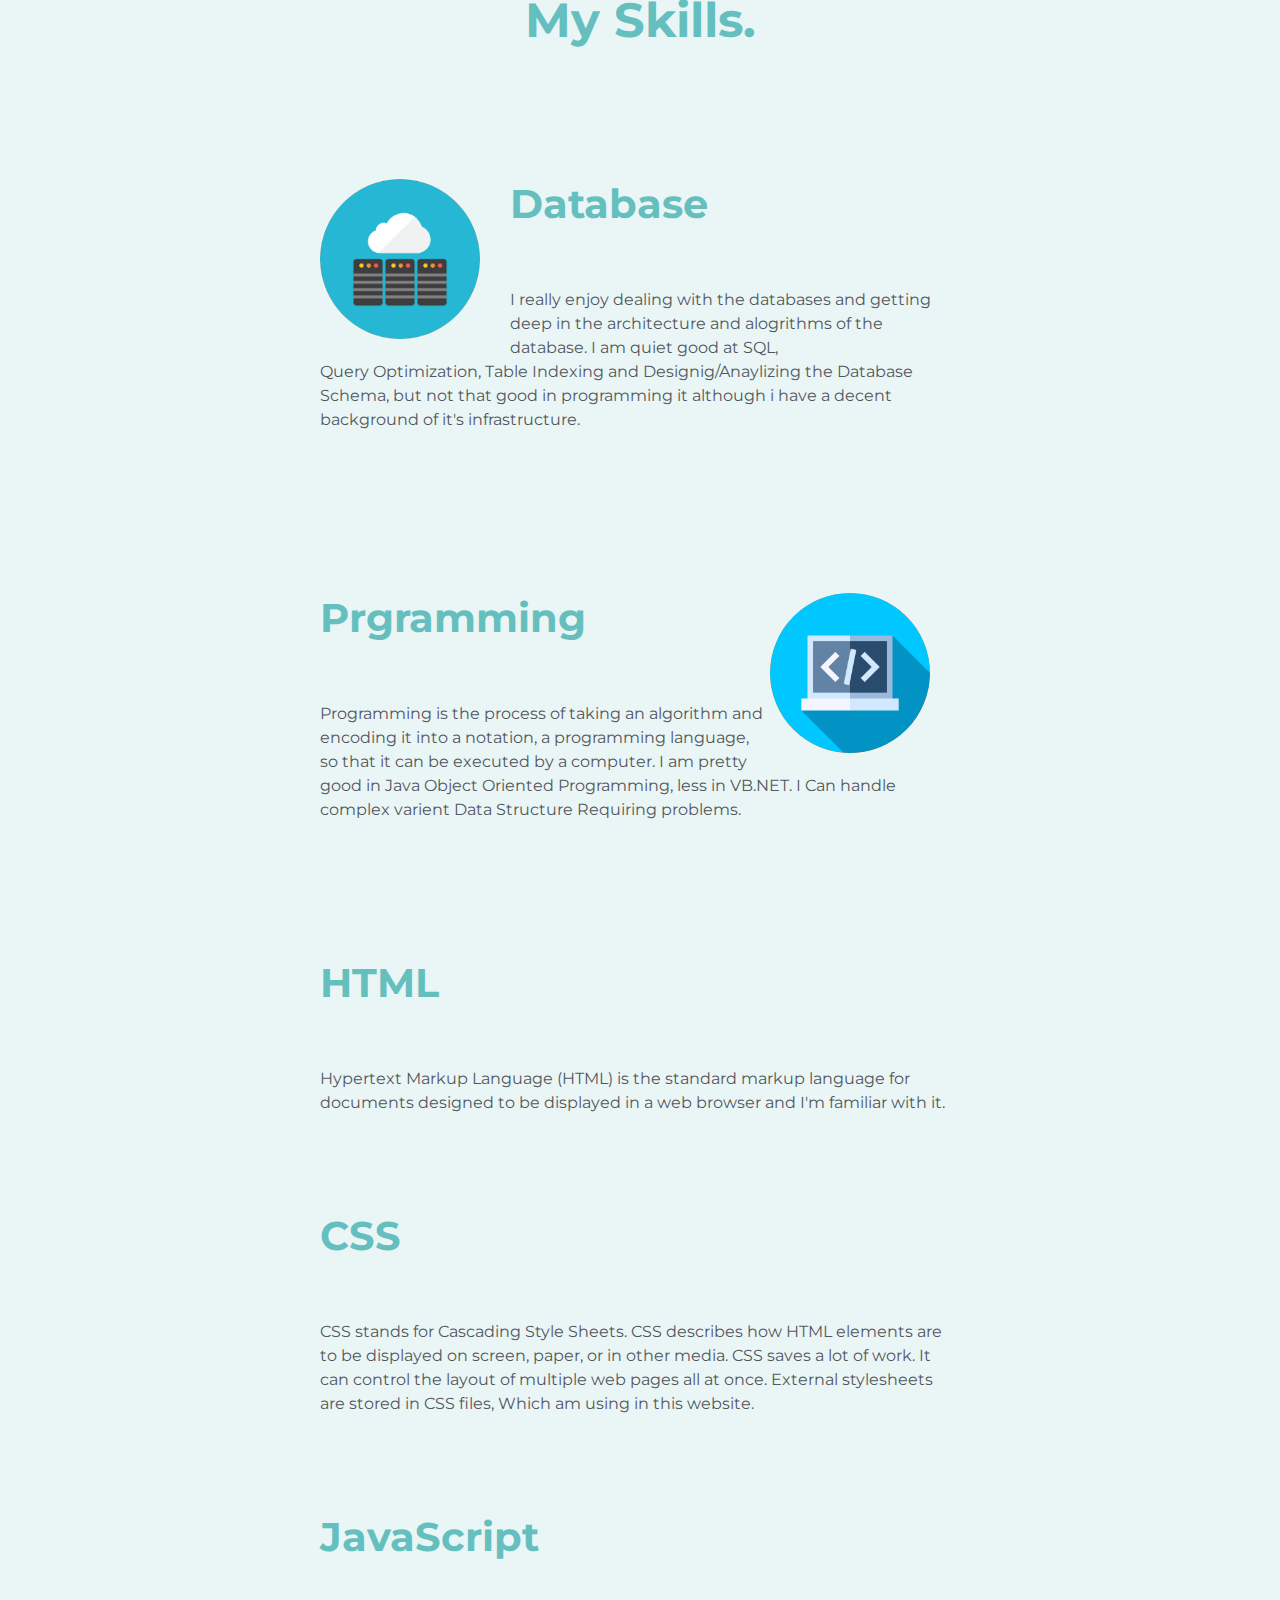
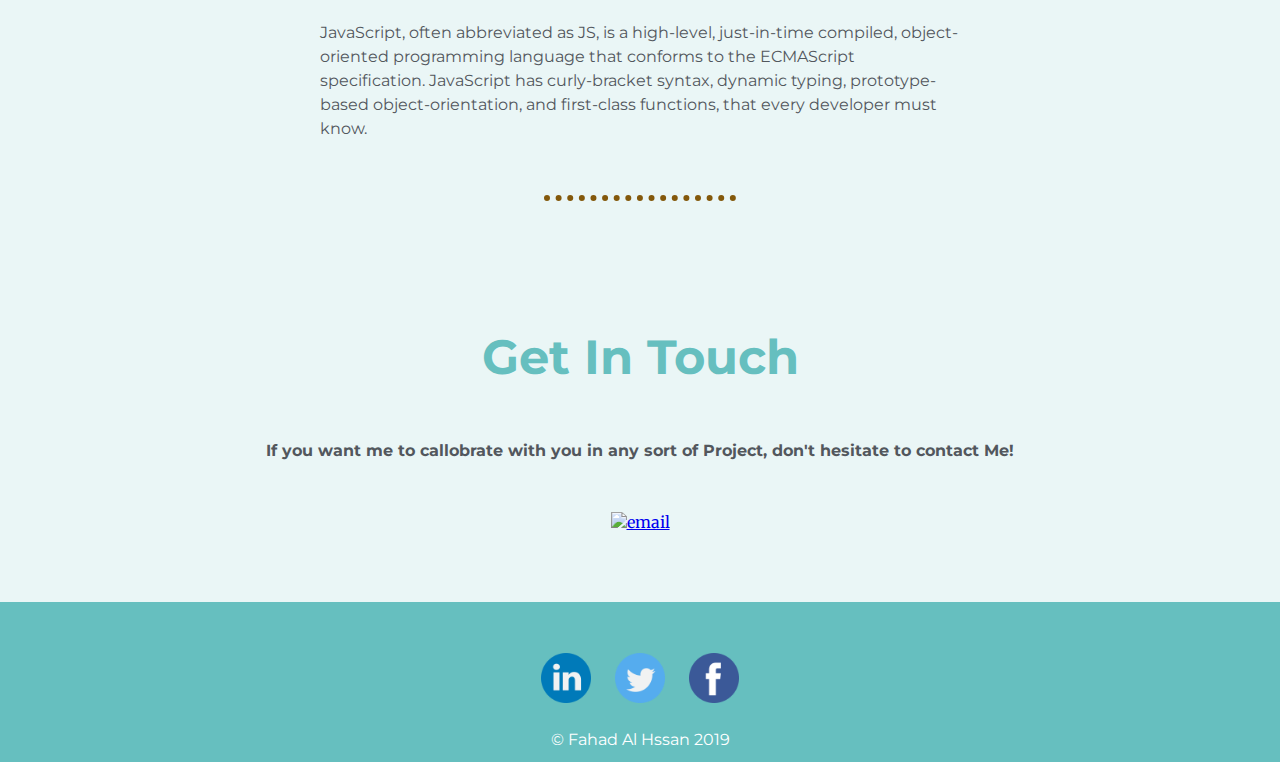
==== commit b4d4e1d9: "Update index.html" ====
--- a/index.html
+++ b/index.html
@@ -42,21 +42,27 @@
 
       <p class="databasep">  I really enjoy dealing with the databases and getting deep in the architecture and alogrithms of the database. I am quiet good at SQL,<br>
     Query Optimization, Table Indexing and Designig/Anaylizing the Database Schema, but not that good in programming it although i have a decent
-    background of it's infrastructure.</p> <br><br><br>
+    background of it's infrastructure.</p> <br>
     </div>
     <br><br><br><br>
+
     <div class="skill-row">
-      <img class="code" src="images/code.png" alt="">
+      <img class="database" style="float: right;" src="images/code.png" alt="">
 
-      <p class="databasep">  I am pretty good in Java Object Oriented Programming, less in VB.NET.
+
+<h3 class="db" style="position: relative; top: 75px; ">  Prgramming</h3>
+
+
+      <p class="databasep" > Programming is the process of taking an algorithm and encoding it into a notation, a programming language,
+        so that it can be executed by a computer.
+         I am pretty good in Java Object Oriented Programming, less in VB.NET.
         I Can handle complex varient Data Structure Requiring problems.</p>
+<br><br><br><br><br>
+    </div>
 
-      <h3 class="db" style="position: relative; bottom: 100px;">  Programming</h3>
-      <br>
-    </div>
     <div class="skill-row">
 
-      <img class="database" style="background-color: #e08f62;" src="https://freeiconshop.com/wp-content/uploads/edd/html-flat-128x128.png" alt="">
+      <img class="database" src="https://freeiconshop.com/wp-content/uploads/edd/html-flat-128x128.png" alt="">
       <h3 class="db" style="position: relative;
       top: 75px;">  HTML</h3>
 
@@ -67,7 +73,7 @@
 
     <div class="skill-row">
 
-      <img class="database" style="background-color: #e08f62; float: right;" src="https://freeiconshop.com/wp-content/uploads/edd/css-flat-128x128.png" alt="">
+      <img class="database" style=" float: right;" src="https://freeiconshop.com/wp-content/uploads/edd/css-flat-128x128.png" alt="">
       <h3 class="db" style="position: relative;
       top: 75px;">  CSS</h3>
 
@@ -120,3 +126,4 @@
 
 
 </html>
+
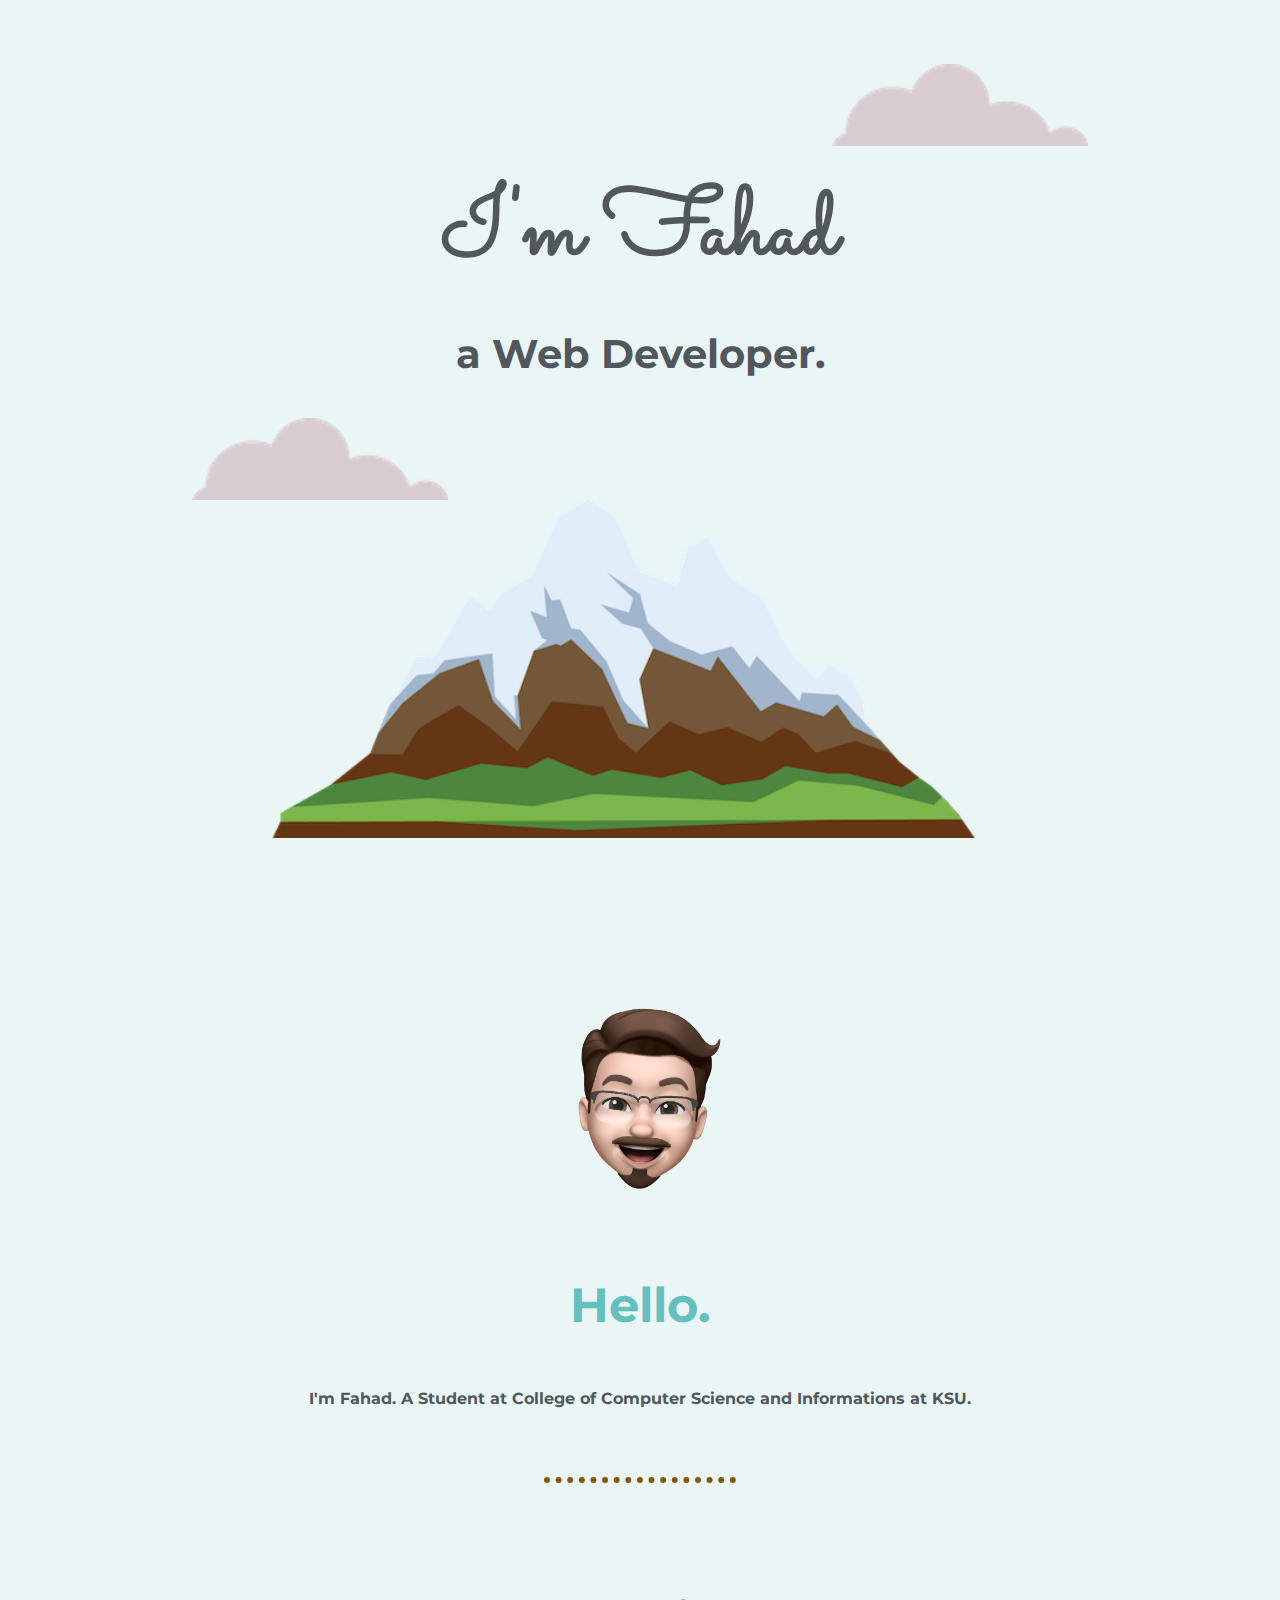
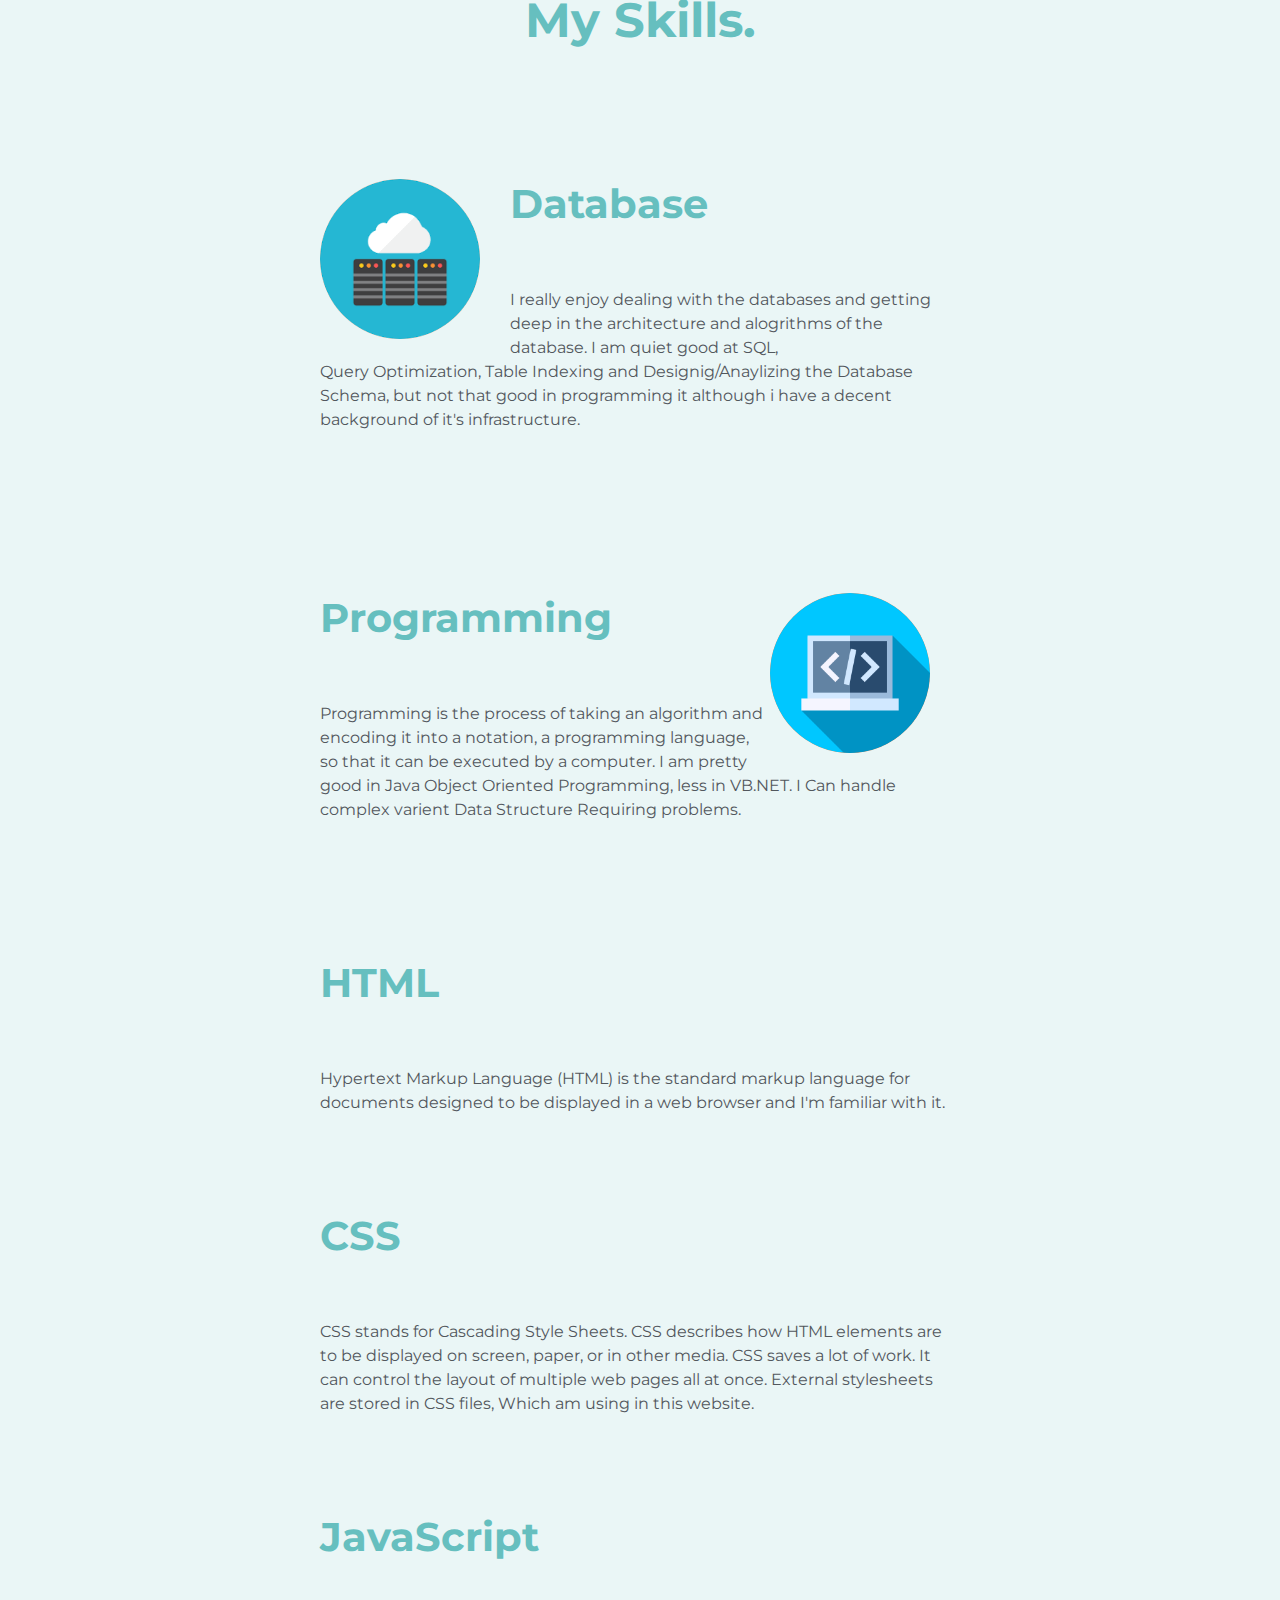
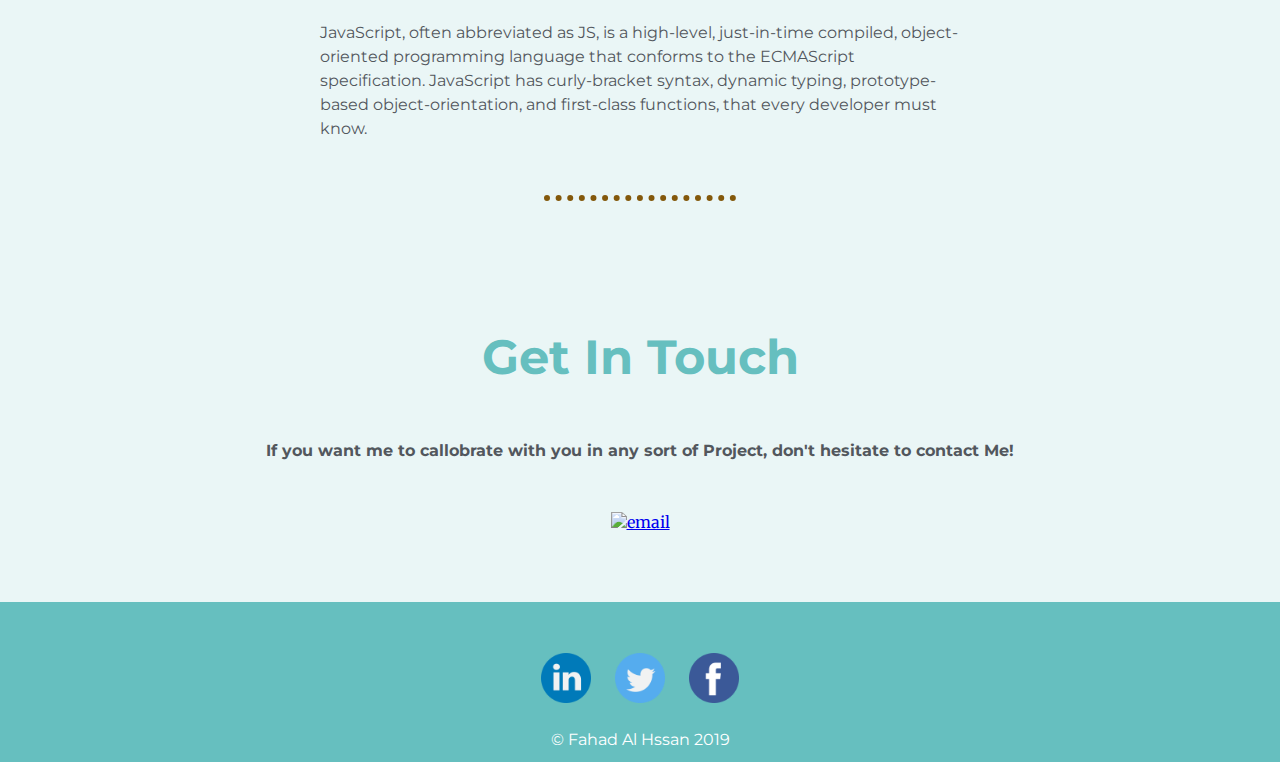
==== commit a01a11dc: "Update index.html" ====
--- a/index.html
+++ b/index.html
@@ -50,7 +50,7 @@
       <img class="database" style="float: right;" src="images/code.png" alt="">
 
 
-<h3 class="db" style="position: relative; top: 75px; ">  Prgramming</h3>
+<h3 class="db" style="position: relative; top: 75px; ">  Programming</h3>
 
 
       <p class="databasep" > Programming is the process of taking an algorithm and encoding it into a notation, a programming language,
